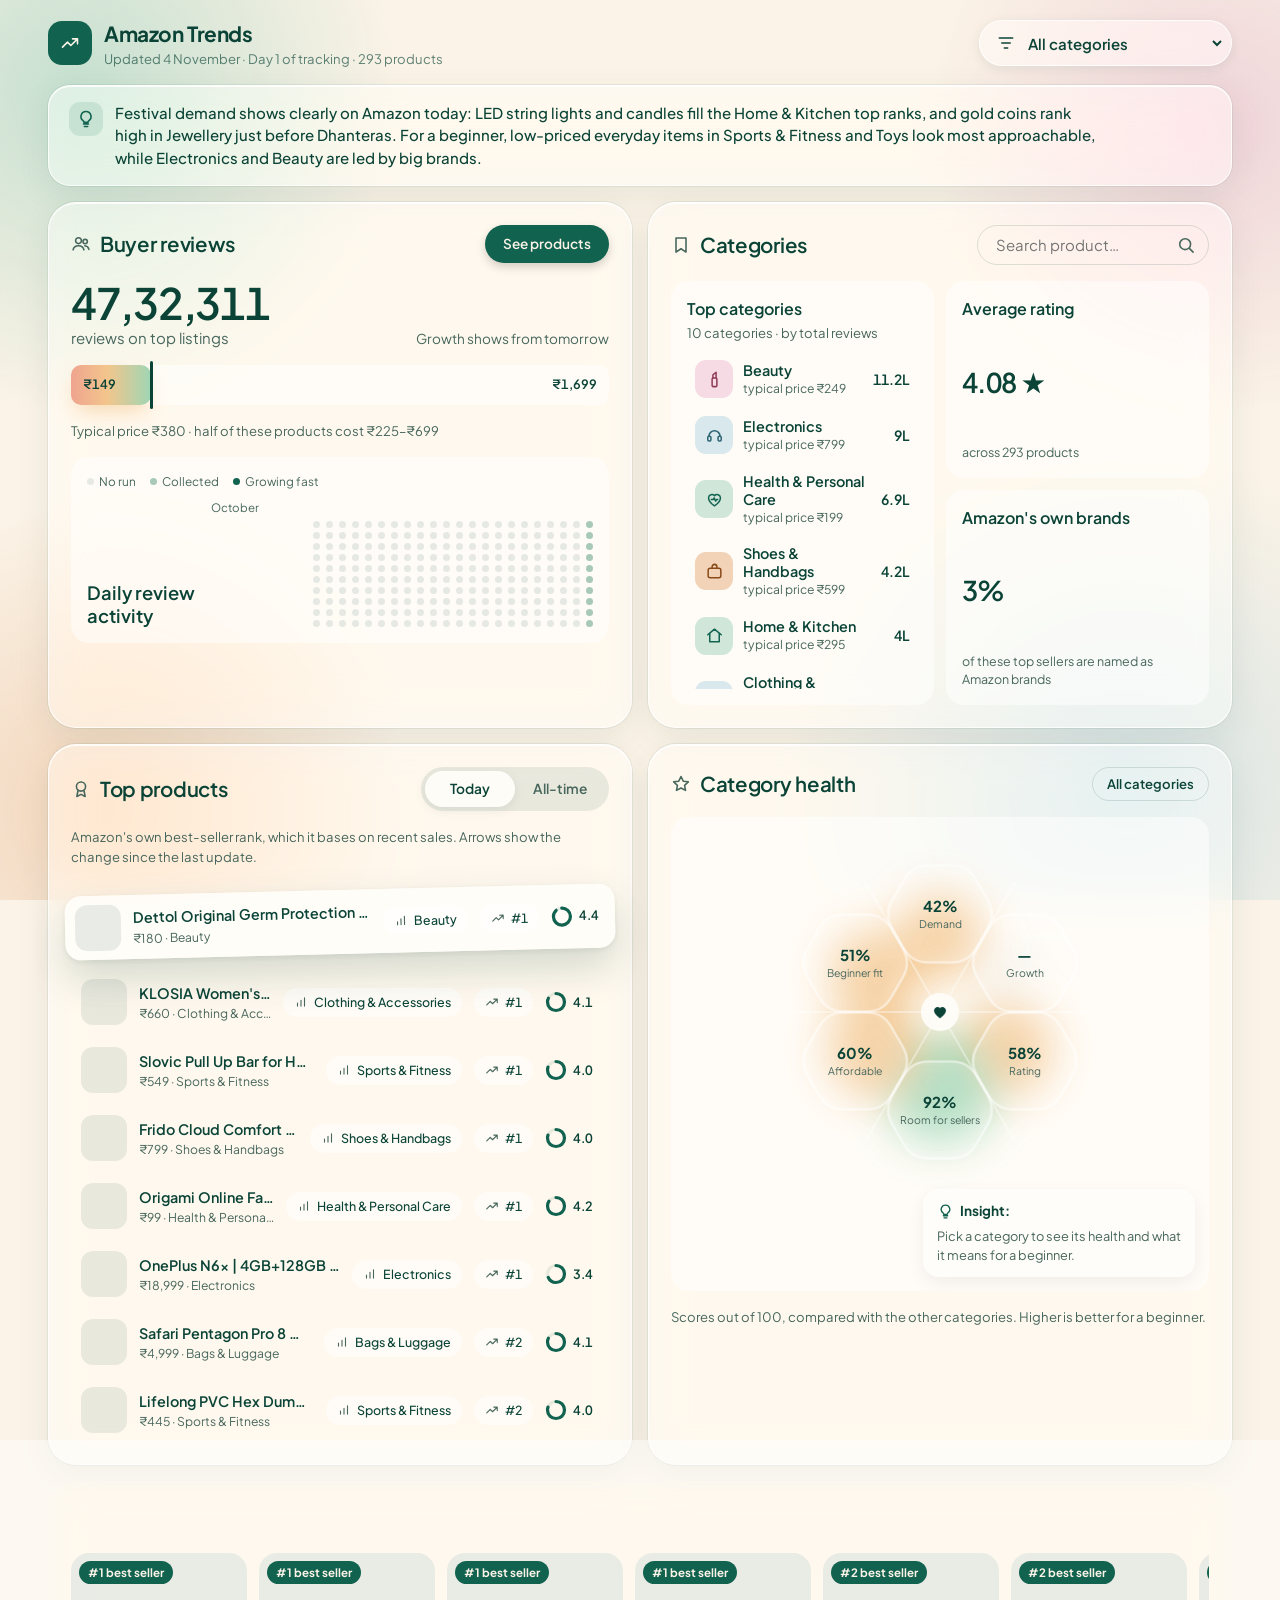
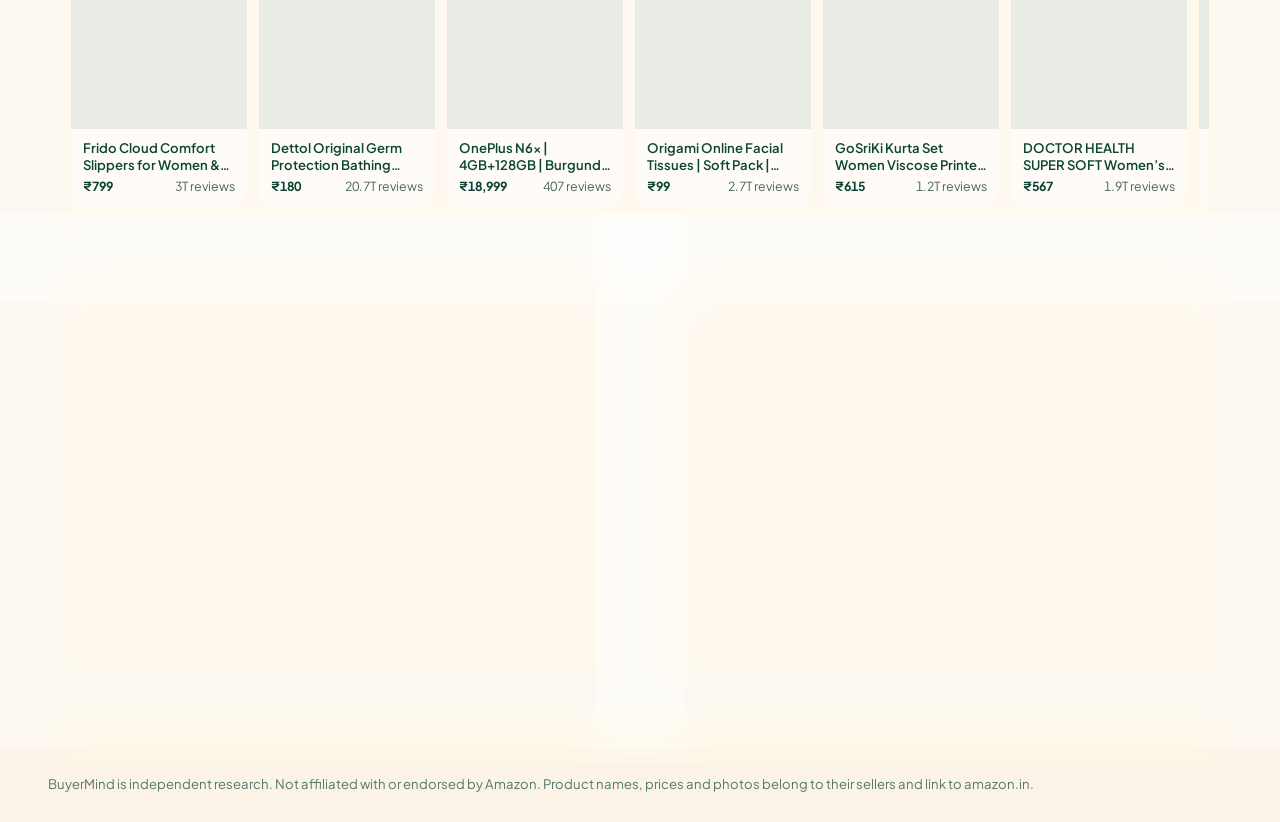
==== amazon.html @ d5f9587d "Add Amazon best-seller report, remove Google Shopping, and link the main button to platforms Co-Auth" ====
<!doctype html>
<html lang="en">
<head>
  <meta charset="utf-8">
  <meta name="viewport" content="width=device-width, initial-scale=1, viewport-fit=cover">
  <title>Amazon Trends | BuyerMind</title>
  <meta name="color-scheme" content="light">
  <meta name="description" content="Daily research on what sells on Amazon India: best-seller ranks, rising products and all-time favourites in 10 departments.">
  <meta name="referrer" content="no-referrer">
  <link rel="preconnect" href="https://fonts.googleapis.com">
  <link rel="preconnect" href="https://fonts.gstatic.com" crossorigin>
  <link rel="stylesheet" href="https://fonts.googleapis.com/css2?family=Plus+Jakarta+Sans:wght@400;500;600;700&display=swap">
  <link rel="stylesheet" href="styles.css?v=17">
</head>
<body>
  <svg width="0" height="0" style="position:absolute" aria-hidden="true">
    <symbol id="i-users" viewBox="0 0 24 24"><circle cx="9" cy="8" r="3.5"/><path d="M2.5 19c.6-3.3 3.3-5 6.5-5s5.9 1.7 6.5 5"/><circle cx="17" cy="9" r="2.6"/><path d="M16.5 14.2c2.6.2 4.4 1.7 5 4.3"/></symbol>
    <symbol id="i-bookmark" viewBox="0 0 24 24"><path d="M6 3.5h12v17l-6-4-6 4z"/></symbol>
    <symbol id="i-award" viewBox="0 0 24 24"><circle cx="12" cy="9" r="5.5"/><path d="M8.5 13.5L7 21l5-2.5 5 2.5-1.5-7.5"/></symbol>
    <symbol id="i-star" viewBox="0 0 24 24"><path d="M12 3l2.7 5.6 6.1.8-4.5 4.2 1.1 6.1L12 16.8 6.6 19.7l1.1-6.1-4.5-4.2 6.1-.8z"/></symbol>
    <symbol id="i-search" viewBox="0 0 24 24"><circle cx="11" cy="11" r="6.5"/><path d="M16 16l4.5 4.5"/></symbol>
    <symbol id="i-filter" viewBox="0 0 24 24"><path d="M4 6h16M7 12h10M10 18h4"/></symbol>
    <symbol id="i-bars" viewBox="0 0 24 24"><path d="M6 19v-5M12 19V9M18 19V5"/></symbol>
    <symbol id="i-tag" viewBox="0 0 24 24"><path d="M3.5 12.5V4h8.5l8.5 8.5-8.5 8.5z"/><circle cx="8" cy="8.5" r="1.4"/></symbol>
    <symbol id="i-up" viewBox="0 0 24 24"><path d="M12 19V6M6 11l6-6 6 6"/></symbol>
    <symbol id="i-down" viewBox="0 0 24 24"><path d="M12 5v13M6 13l6 6 6-6"/></symbol>
    <symbol id="i-heart" viewBox="0 0 24 24"><path d="M12 20s-7.5-4.6-7.5-10.2A4.3 4.3 0 0112 7.3a4.3 4.3 0 017.5 2.5C19.5 15.4 12 20 12 20z"/></symbol>
    <symbol id="i-bulb" viewBox="0 0 24 24"><path d="M9 18h6M10 21h4M12 3a6 6 0 00-3.5 10.9c.6.5 1 1.2 1 2V16h5v-.1c0-.8.4-1.5 1-2A6 6 0 0012 3z"/></symbol>
    <symbol id="i-trend" viewBox="0 0 24 24"><path d="M3 17l6-6 4 4 8-8M15 7h6v6"/></symbol>
    <symbol id="i-check" viewBox="0 0 24 24"><path d="M5 12.5l4.5 4.5L19 7.5"/></symbol>
    <symbol id="i-cal" viewBox="0 0 24 24"><rect x="3.5" y="5" width="17" height="15.5" rx="2.5"/><path d="M3.5 10h17M8 3v4M16 3v4"/></symbol>
    <symbol id="i-ext" viewBox="0 0 24 24"><path d="M14 4h6v6M20 4l-9 9M18 14v5a1.5 1.5 0 01-1.5 1.5h-11A1.5 1.5 0 014 19V7.5A1.5 1.5 0 015.5 6H10"/></symbol>
    <!-- category icons -->
    <symbol id="c-ethnic" viewBox="0 0 24 24"><path d="M9 3h6l1.5 4-2 1.5L17 21H7l2.5-12.5-2-1.5z"/></symbol>
    <symbol id="c-western" viewBox="0 0 24 24"><path d="M8 3l-4 3 2 4 2-1v12h8V9l2 1 2-4-4-3c-.5 1.7-2 2.5-4 2.5S8.5 4.7 8 3z"/></symbol>
    <symbol id="c-mens" viewBox="0 0 24 24"><path d="M9 3l3 3 3-3 5 3-2 4-2-1v12H8V9l-2 1-2-4z"/><path d="M12 6v15"/></symbol>
    <symbol id="c-kids" viewBox="0 0 24 24"><circle cx="12" cy="8" r="4"/><path d="M5 21c.5-4 3.2-6 7-6s6.5 2 7 6"/></symbol>
    <symbol id="c-home" viewBox="0 0 24 24"><path d="M3.5 11L12 4l8.5 7"/><path d="M6 9.5V20h12V9.5"/></symbol>
    <symbol id="c-beauty" viewBox="0 0 24 24"><rect x="9" y="10" width="6" height="11" rx="1.5"/><path d="M10 10V6l4-3v7"/></symbol>
    <symbol id="c-jewel" viewBox="0 0 24 24"><path d="M6 4h12l3 5-9 11L3 9z"/><path d="M3 9h18M9 4l3 5 3-5"/></symbol>
    <symbol id="c-bags" viewBox="0 0 24 24"><rect x="4" y="8" width="16" height="12" rx="2.5"/><path d="M9 8V6a3 3 0 016 0v2"/></symbol>
    <symbol id="c-elec" viewBox="0 0 24 24"><path d="M5 13a7 7 0 0114 0"/><rect x="3.5" y="13" width="4" height="6" rx="1.5"/><rect x="16.5" y="13" width="4" height="6" rx="1.5"/></symbol>
    <symbol id="c-health" viewBox="0 0 24 24"><path d="M12 20s-7.5-4.6-7.5-10.2A4.3 4.3 0 0112 7.3a4.3 4.3 0 017.5 2.5C19.5 15.4 12 20 12 20z"/><path d="M8 12h2.5l1-2 2 4 1-2H16"/></symbol>
  </svg>

  <div class="frame">
    <header class="top">
      <a class="brand" href="./" aria-label="BuyerMind, all marketplaces">
        <span class="brand-mark" aria-hidden="true"><svg class="ic"><use href="#i-trend"/></svg></span>
        <div>
          <h1>Amazon Trends</h1>
          <p class="sub" id="updated">Loading today's data…</p>
        </div>
      </a>
      <label class="select-pill">
        <span class="sr">Category</span>
        <svg class="ic" aria-hidden="true"><use href="#i-filter"/></svg>
        <select id="category"></select>
      </label>
    </header>

    <section class="takeaway" aria-label="Today's takeaway">
      <span class="takeaway-icon" aria-hidden="true"><svg class="ic"><use href="#i-bulb"/></svg></span>
      <p id="takeaway">—</p>
    </section>

    <main class="bento">
      <!-- 1. Demand -->
      <section class="card" id="overview" aria-labelledby="h-demand">
        <div class="card-head">
          <h2 id="h-demand"><svg class="ic" aria-hidden="true"><use href="#i-users"/></svg>Buyer reviews</h2>
          <a class="pill-dark" href="#products">See products</a>
        </div>
        <div class="kpi">
          <div>
            <b class="big" id="k-reviews">—</b>
            <span class="muted" id="k-reviews-sub">reviews on top listings</span>
          </div>
          <p class="delta" id="k-delta">—</p>
        </div>
        <div class="range" aria-label="Price range">
          <div class="range-bar"><i id="range-fill"></i><span class="range-mark" id="range-mark"></span></div>
          <span class="range-lo" id="range-lo">—</span>
          <span class="range-hi" id="range-hi">—</span>
        </div>
        <p class="muted small" id="range-note">—</p>
        <div class="inset activity">
          <div class="legend"><span><i class="d0"></i>No run</span><span><i class="d1"></i>Collected</span><span><i class="d3"></i>Growing fast</span></div>
          <div class="activity-body">
            <h3>Daily review <br>activity</h3>
            <div class="dots-wrap">
              <div class="dots-months" id="dot-months"></div>
              <div class="dots" id="dots" role="img" aria-label="Daily review activity by category"></div>
            </div>
          </div>
        </div>
      </section>

      <!-- 2. Categories -->
      <section class="card" id="categories" aria-labelledby="h-cats">
        <div class="card-head">
          <h2 id="h-cats"><svg class="ic" aria-hidden="true"><use href="#i-bookmark"/></svg>Categories</h2>
          <label class="search">
            <span class="sr">Search products</span>
            <input id="search" type="search" placeholder="Search product…" autocomplete="off">
            <svg class="ic" aria-hidden="true"><use href="#i-search"/></svg>
          </label>
        </div>
        <div class="cat-grid">
          <div class="inset">
            <div class="inset-head">
              <h3>Top categories</h3>
              <span class="muted small" id="cat-count">—</span>
            </div>
            <ol class="cat-list" id="cat-list"></ol>
          </div>
          <div class="tiles">
            <div class="inset tile">
              <h3>Average rating</h3>
              <b class="tile-val" id="t-rating">—</b>
              <span class="tile-note" id="t-rating-note">—</span>
            </div>
            <div class="inset tile">
              <h3>Amazon's own brands</h3>
              <b class="tile-val" id="t-onestar">—</b>
              <span class="tile-note" id="t-onestar-note">—</span>
            </div>
          </div>
        </div>
      </section>

      <!-- 3. Products -->
      <section class="card" id="products" aria-labelledby="h-products">
        <div class="card-head">
          <h2 id="h-products"><svg class="ic" aria-hidden="true"><use href="#i-award"/></svg>Top products</h2>
          <div class="seg" id="seg" data-active="today" role="tablist" aria-label="Time range">
            <span class="seg-thumb" aria-hidden="true"></span>
            <button role="tab" data-tab="today" aria-selected="true">Today</button>
            <button role="tab" data-tab="alltime" aria-selected="false">All-time</button>
          </div>
        </div>
        <p class="muted small" id="list-note">—</p>
        <ol class="plist" id="plist"></ol>
      </section>

      <!-- 4. Health -->
      <section class="card" id="health" aria-labelledby="h-health">
        <div class="card-head">
          <h2 id="h-health"><svg class="ic" aria-hidden="true"><use href="#i-star"/></svg>Category health</h2>
          <span class="pill-soft" id="health-cat">All categories</span>
        </div>
        <div class="health">
          <div class="flower" id="flower" role="img" aria-label="Category health scores"></div>
          <aside class="insight" id="insight">
            <span class="insight-title"><svg class="ic" aria-hidden="true"><use href="#i-bulb"/></svg>Insight:</span>
            <p id="insight-text">—</p>
            <span class="fit" id="insight-fit"></span>
          </aside>
        </div>
        <p class="muted small">Scores out of 100, compared with the other categories. Higher is better for a beginner.</p>
      </section>

      <!-- 5. Trending -->
      <section class="card wide" aria-labelledby="h-trend">
        <div class="card-head">
          <h2 id="h-trend"><svg class="ic" aria-hidden="true"><use href="#i-trend"/></svg>Trending now</h2>
          <span class="muted small">Top-10 products with fewer reviews than most of their department: often newer or fast-rising</span>
        </div>
        <ol class="strip" id="strip"></ol>
      </section>

      <!-- 6. Plan -->
      <section class="card" aria-labelledby="h-short">
        <div class="card-head"><h2 id="h-short"><svg class="ic" aria-hidden="true"><use href="#i-check"/></svg>Beginner shortlist</h2></div>
        <ul class="checks" id="shortlist"></ul>
        <p class="avoid" id="avoid"></p>
      </section>
      <section class="card" aria-labelledby="h-cal">
        <div class="card-head"><h2 id="h-cal"><svg class="ic" aria-hidden="true"><use href="#i-cal"/></svg>Coming up</h2></div>
        <ol class="calendar">
          <li><time>6 Nov</time><span><b>Dhanteras</b>Utensils, pooja items, gifting</span></li>
          <li><time>8 Nov</time><span><b>Diwali</b>Diyas, candles, lights, decor, ethnic wear</span></li>
          <li><time>10–11 Nov</time><span><b>Bhai Dooj</b>Gift sets and hampers</span></li>
          <li><time>13–16 Nov</time><span><b>Chhath Puja</b>Chunri and bandhani sarees, pooja items</span></li>
          <li><time>Late Nov</time><span><b>Weddings &amp; winter</b>Jewellery sets, lehengas, hoodies, thermals</span></li>
        </ol>
      </section>
    </main>

    <footer class="foot">
      <details>
        <summary>How this report works</summary>
        <ul>
          <li>Every day at 9 PM, the first page of Amazon India's public Bestsellers list is read for 10 departments. Nothing behind a login is used. Bill payments and similar services are left out.</li>
          <li>Amazon doesn't publish sales numbers. <b>Today</b> uses Amazon's own best-seller rank, which it says is based on sales. <b>All-time</b> ranks by total reviews.</li>
          <li>Only some buyers leave reviews, so compare products with each other rather than reading the numbers as exact order counts.</li>
        </ul>
      </details>
      <p>BuyerMind is independent research. Not affiliated with or endorsed by Amazon. Product names, prices and photos belong to their sellers and link to amazon.in.</p>
    </footer>
  </div>

  <nav class="dock" aria-label="Sections">
    <a href="#overview" data-dock="overview"><svg class="ic" aria-hidden="true"><use href="#i-users"/></svg>Reviews</a>
    <a href="#categories" data-dock="categories"><svg class="ic" aria-hidden="true"><use href="#i-bookmark"/></svg>Categories</a>
    <a href="#products" data-dock="products"><svg class="ic" aria-hidden="true"><use href="#i-award"/></svg>Products</a>
    <a href="#health" data-dock="health"><svg class="ic" aria-hidden="true"><use href="#i-star"/></svg>Health</a>
  </nav>

  <dialog class="sheet" id="sheet" aria-labelledby="sheet-name">
    <div class="sheet-grip" aria-hidden="true"></div>
    <button class="sheet-close" id="sheet-close" type="button" aria-label="Close product details">✕</button>
    <div id="sheet-body"></div>
  </dialog>

  <script>
    window.BM_PLATFORM = {
      name: 'Amazon', products: 'data/amazon-products.json', analysis: 'data/amazon-analysis.json',
      rankIsSales: true, ownBrands: true,
      categories: ["Clothing & Accessories","Shoes & Handbags","Bags & Luggage","Home & Kitchen","Beauty","Jewellery","Electronics","Health & Personal Care","Toys & Games","Sports & Fitness"],
      styles: {"Clothing & Accessories":["c-western","#d8e8ec","#2c6474"],"Shoes & Handbags":["c-bags","#f3d3b8","#8a4a18"],"Bags & Luggage":["c-bags","#f8e0c8","#94551c"],"Home & Kitchen":["c-home","#cfe6d9","#11624f"],"Beauty":["c-beauty","#f6dbe4","#8f3a58"],"Jewellery":["c-jewel","#f8e0c8","#94551c"],"Electronics":["c-elec","#d8e8ec","#2c6474"],"Health & Personal Care":["c-health","#cfe6d9","#11624f"],"Toys & Games":["c-kids","#f6dbe4","#8f3a58"],"Sports & Fitness":["c-mens","#cfe6d9","#11624f"]},
    };
  </script>
  <script src="app.js?v=17"></script>
</body>
</html>
---- styles.css ----
/* Layout: a two-column bento of frosted-glass cards floating over a soft wallpaper of mint, peach, pink and blue on cream.
   Deep green carries text and actions; a peach→amber→mint "heat" scale shows value. iOS-style motion: sliding segmented
   control, press feedback, a product bottom sheet and a floating dock on phones. One light theme by choice. */
:root {
  --wall-base: #fbf3e7;
  --mint: #bcdccb;
  --peach: #f0cfb2;
  --orange: #e6ae78;
  --blue: #cfe0e3;
  --pink: #e9c6d2;
  --card: rgba(255, 255, 255, .48);
  --card-solid: rgba(255, 253, 249, .92);
  --card-border: rgba(255, 255, 255, .8);
  --card-edge: rgba(11, 68, 55, .07);
  --inset: rgba(255, 255, 255, .5);
  --inset-2: rgba(11, 68, 55, .09);
  --ink: #0b4437;
  --muted: #47665c;
  --line: rgba(11, 68, 55, .14);
  --pill: #11624f;
  --pill-ink: #fbf3e7;
  --accent: #11624f;
  --accent-soft: rgba(188, 220, 203, .7);
  --label: #a9561c;
  --good: #0f6b3e;
  --good-soft: rgba(188, 220, 203, .7);
  --bad: #a93226;
  --bad-soft: rgba(233, 198, 210, .7);
  --amber: #e6ae78;
  --heat-lo: #efa48f;
  --heat-mid: #f3c58c;
  --heat-hi: #9fd6b4;
  --violet: #11624f;
  --glass-blur: blur(22px) saturate(170%);
  --shadow-card: 0 0 0 1px var(--card-edge), 0 10px 34px rgba(11, 68, 55, .08), inset 0 1px 0 rgba(255, 255, 255, .85);
  --shadow-lift: 0 18px 40px rgba(11, 68, 55, .18), 0 2px 6px rgba(11, 68, 55, .08);
  --shadow-soft: 0 3px 12px rgba(11, 68, 55, .09);
  --spring: cubic-bezier(.32, 1.25, .5, 1);
  --r-card: 28px;
  --r-inset: 18px;
  --font: "Plus Jakarta Sans", "Segoe UI", system-ui, -apple-system, sans-serif;
  color-scheme: light;
}

* { box-sizing: border-box; -webkit-tap-highlight-color: transparent; }
[hidden] { display: none !important; }
html { -webkit-text-size-adjust: 100%; scroll-behavior: smooth; scroll-padding-top: 16px; }
body { margin: 0; min-height: 100vh; background: var(--wall-base); color: var(--ink); font: 400 15px/1.5 var(--font); }
/* Wallpaper: soft colour glows the glass cards blur */
body::before {
  content: ""; position: fixed; inset: 0; z-index: -1; pointer-events: none;
  background:
    radial-gradient(36vmax 36vmax at 6% 10%, rgba(188, 220, 203, .85), transparent 70%),
    radial-gradient(32vmax 32vmax at 95% 14%, rgba(233, 198, 210, .7), transparent 70%),
    radial-gradient(38vmax 38vmax at 88% 88%, rgba(207, 224, 227, .85), transparent 70%),
    radial-gradient(34vmax 34vmax at 8% 90%, rgba(240, 207, 178, .85), transparent 70%);
}
.glass, .card, .takeaway, .foot details, .select-pill, .market-card, .step {
  background: var(--card);
  -webkit-backdrop-filter: var(--glass-blur);
  backdrop-filter: var(--glass-blur);
  border: 1px solid var(--card-border);
  box-shadow: var(--shadow-card);
}
h1, h2, h3, p { margin: 0; }
img { max-width: 100%; display: block; }
a { color: inherit; }
button, input, select { font: inherit; color: inherit; }
:focus-visible { outline: 2px solid var(--accent); outline-offset: 2px; }
.sr { position: absolute; width: 1px; height: 1px; overflow: hidden; clip: rect(0 0 0 0); white-space: nowrap; }
.ic { width: 20px; height: 20px; fill: none; stroke: currentColor; stroke-width: 1.9; stroke-linecap: round; stroke-linejoin: round; flex: none; }
.muted { color: var(--muted); }
.small { font-size: .82rem; }

.frame {
  max-width: 76rem; margin: 0 auto;
  padding-block: max(18px, env(safe-area-inset-top, 0px)) 28px;
  padding-left: max(16px, env(safe-area-inset-left, 0px));
  padding-right: max(16px, env(safe-area-inset-right, 0px));
  display: grid; gap: 16px;
}

/* Header */
.top { display: flex; flex-wrap: wrap; align-items: center; justify-content: space-between; gap: 12px; }
.brand { display: flex; align-items: center; gap: 12px; min-width: 0; color: inherit; text-decoration: none; }
.brand-mark { width: 44px; height: 44px; border-radius: 14px; background: var(--pill); color: var(--pill-ink); display: grid; place-items: center; }
.brand h1 { font-size: 1.3rem; font-weight: 700; letter-spacing: -.02em; }
.sub { font-size: .82rem; color: color-mix(in srgb, var(--ink) 65%, transparent); }
.select-pill { display: inline-flex; align-items: center; gap: 8px; background: var(--card); border-radius: 999px; padding: 0 6px 0 16px; min-height: 44px; box-shadow: var(--shadow-soft); cursor: pointer; }
.select-pill select { border: 0; background: transparent; min-height: 44px; padding-right: 10px; font-weight: 600; cursor: pointer; outline: none; }
.select-pill:focus-within { outline: 2px solid var(--ink); outline-offset: 2px; }

.takeaway { display: flex; gap: 12px; align-items: flex-start; background: var(--card); border-radius: 22px; padding: 16px 20px; }
.takeaway-icon { width: 34px; height: 34px; border-radius: 11px; background: var(--accent-soft); color: var(--accent); display: grid; place-items: center; flex: none; }
.takeaway p { max-width: 90ch; font-weight: 500; }

/* Bento */
.bento { display: grid; grid-template-columns: repeat(2, minmax(0, 1fr)); gap: 16px; }
.card { background: var(--card); border-radius: var(--r-card); padding: 22px; display: grid; gap: 16px; align-content: start; min-width: 0; }
.card.wide { grid-column: 1 / -1; }
.card-head { display: flex; flex-wrap: wrap; align-items: center; justify-content: space-between; gap: 10px; }
.card-head h2 { display: flex; align-items: center; gap: 9px; font-size: 1.28rem; font-weight: 600; letter-spacing: -.015em; }
.card-head h2 .ic { color: var(--muted); }
.pill-dark { display: inline-flex; align-items: center; min-height: 38px; padding: 0 18px; border-radius: 999px; background: var(--pill); color: var(--pill-ink); font-size: .85rem; font-weight: 600; text-decoration: none; box-shadow: 0 4px 10px rgba(0, 0, 0, .18); }
.pill-soft { display: inline-flex; align-items: center; min-height: 34px; padding: 0 14px; border-radius: 999px; border: 1px solid var(--line); font-size: .82rem; font-weight: 600; }
.inset { background: var(--inset); border-radius: var(--r-inset); padding: 16px; min-width: 0; }
.inset h3 { font-size: 1rem; font-weight: 600; }
.inset-head { display: grid; gap: 2px; margin-bottom: 10px; }

/* KPI */
.kpi { display: flex; flex-wrap: wrap; align-items: flex-end; justify-content: space-between; gap: 8px 16px; }
.kpi > div { display: grid; }
.big { font-size: clamp(2.1rem, 1.6rem + 1.6vw, 2.7rem); font-weight: 600; letter-spacing: -.03em; line-height: 1.1; font-variant-numeric: tabular-nums; }
.delta { font-size: .85rem; color: var(--muted); }
.delta b { color: var(--good); }

/* Price range bar */
.range { position: relative; display: grid; grid-template-columns: 1fr 1fr; }
.range-bar { grid-column: 1 / -1; position: relative; height: 40px; border-radius: 10px; background: var(--inset); overflow: visible; }
.range-bar i { position: absolute; inset: 0 auto 0 0; border-radius: 10px; background: linear-gradient(90deg, var(--heat-lo), var(--heat-mid) 45%, var(--heat-hi)); box-shadow: 0 10px 22px -6px color-mix(in srgb, var(--heat-mid) 70%, transparent); }
.range-mark { position: absolute; top: -4px; bottom: -4px; width: 3px; border-radius: 2px; background: var(--ink); }
.range-lo, .range-hi { font-size: .8rem; font-weight: 600; margin-top: -30px; padding: 0 12px; pointer-events: none; position: relative; font-variant-numeric: tabular-nums; }
.range-hi { text-align: right; }

/* Activity dots */
.activity { display: grid; gap: 8px; }
.legend { display: flex; gap: 14px; font-size: .74rem; color: var(--muted); }
.legend span { display: inline-flex; align-items: center; gap: 5px; }
.legend i, .dot { width: 7px; height: 7px; border-radius: 50%; display: inline-block; }
.d0 { background: rgba(11, 68, 55, .1); }
.d1 { background: #a9c9b8; }
.d2 { background: #5fa98a; }
.d3 { background: #11624f; }
.activity-body { display: grid; grid-template-columns: minmax(7rem, auto) 1fr; gap: 12px; align-items: end; }
.activity-body h3 { font-size: 1.15rem; line-height: 1.25; }
.dots-wrap { display: grid; gap: 6px; min-width: 0; overflow: hidden; }
.dots-months { position: relative; height: 16px; font-size: .72rem; color: var(--muted); }
.dots-months span { position: absolute; white-space: nowrap; }
.dots { display: grid; grid-auto-flow: column; grid-template-rows: repeat(10, 7px); gap: 4px 6px; justify-content: end; }

/* Category list + tiles */
.search { display: flex; align-items: center; gap: 6px; border: 1px solid var(--line); border-radius: 999px; padding: 0 12px 0 16px; min-height: 40px; color: var(--muted); }
.search input { border: 0; background: transparent; outline: none; width: 11rem; min-width: 0; color: var(--ink); }
.search:focus-within { border-color: var(--ink); }
.cat-grid { display: grid; grid-template-columns: repeat(auto-fit, minmax(min(100%, 15rem), 1fr)); gap: 12px; }
.cat-list { list-style: none; margin: 0; padding: 0; display: grid; gap: 4px; max-height: 21rem; overflow-y: auto; }
.cat-list button { all: unset; box-sizing: border-box; width: 100%; display: grid; grid-template-columns: 38px 1fr auto; gap: 10px; align-items: center; padding: 7px 8px; border-radius: 12px; cursor: pointer; transition: background .15s; }
.cat-list button:hover { background: var(--inset-2); }
.cat-list button:focus-visible { outline: 2px solid var(--ink); }
.cat-list button[aria-pressed="true"] { background: var(--card-solid); box-shadow: var(--shadow-soft), 0 0 0 1px var(--line); }
.cat-icon { width: 38px; height: 38px; border-radius: 11px; display: grid; place-items: center; }
.cat-icon .ic { width: 19px; height: 19px; }
.cat-name { display: grid; min-width: 0; }
.cat-name b { font-weight: 600; font-size: .9rem; line-height: 1.25; }
.cat-name span { font-size: .76rem; color: var(--muted); }
.cat-val { font-weight: 600; font-size: .88rem; font-variant-numeric: tabular-nums; }
.tiles { display: grid; grid-template-columns: repeat(auto-fit, minmax(9rem, 1fr)); gap: 12px; align-content: stretch; }
.tile { display: grid; align-content: space-between; gap: 18px; }
.tile-val { display: flex; align-items: center; gap: 8px; font-size: 1.7rem; font-weight: 600; letter-spacing: -.02em; font-variant-numeric: tabular-nums; }
.arrow { width: 24px; height: 24px; border-radius: 7px; display: grid; place-items: center; color: #fff; }
.arrow .ic { width: 15px; height: 15px; stroke-width: 2.6; }
.arrow.up { background: var(--good); } .arrow.down { background: var(--bad); } .arrow.flat { background: var(--muted); }
.tile-note { font-size: .78rem; color: var(--muted); }
.tile-note.good { color: var(--good); } .tile-note.bad { color: var(--bad); }

/* Segmented control */
.seg { position: relative; display: inline-grid; grid-template-columns: 1fr 1fr; padding: 4px; border-radius: 999px; background: var(--inset-2); }
.seg-thumb { position: absolute; top: 4px; bottom: 4px; left: 4px; width: calc(50% - 4px); border-radius: 999px; background: var(--card-solid); box-shadow: var(--shadow-soft); transition: transform .32s var(--spring); }
.seg[data-active="alltime"] .seg-thumb { transform: translateX(100%); }
.seg button { position: relative; z-index: 1; border: 0; background: transparent; min-height: 36px; padding: 0 18px; transition: color .2s; border-radius: 999px; cursor: pointer; font-size: .86rem; font-weight: 600; color: var(--muted); }
.seg button[aria-selected="true"] { color: var(--ink); }

/* Product list */
.plist { list-style: none; margin: 0; padding: 0; display: grid; gap: 4px; }
.prow { position: relative; }
.prow a { display: grid; grid-template-columns: 46px minmax(0, 1fr) auto auto 54px; gap: 12px; align-items: center; padding: 9px 10px; border-radius: 16px; text-decoration: none; transition: background .15s; }
.prow a:hover { background: var(--inset); }
.prow.lift { margin: 8px -6px 12px; z-index: 1; }
.prow.lift a { background: var(--card-solid); box-shadow: var(--shadow-lift); transform: rotate(-1.4deg); transition: transform .25s ease; }
.prow.lift a:hover { transform: rotate(0deg); background: var(--card-solid); }
.thumb { width: 46px; height: 46px; border-radius: 12px; overflow: hidden; background: var(--inset-2); }
.thumb img { width: 100%; height: 100%; object-fit: cover; }
.pname { display: grid; min-width: 0; }
.pname b { font-weight: 600; font-size: .9rem; white-space: nowrap; overflow: hidden; text-overflow: ellipsis; }
.pname span { font-size: .76rem; color: var(--muted); white-space: nowrap; overflow: hidden; text-overflow: ellipsis; }
.chip { display: inline-flex; align-items: center; gap: 6px; padding: 5px 11px; border-radius: 999px; background: var(--inset); font-size: .78rem; font-weight: 500; white-space: nowrap; font-variant-numeric: tabular-nums; }
.chip .ic { width: 14px; height: 14px; color: var(--muted); }
.chip.good { background: var(--good-soft); color: var(--good); }
.chip.good .ic { color: var(--good); }
.ring { display: flex; align-items: center; gap: 6px; font-size: .8rem; font-weight: 600; font-variant-numeric: tabular-nums; }
.ring svg { width: 22px; height: 22px; transform: rotate(-90deg); }
.ring circle { fill: none; stroke-width: 3.2; }
.ring .track { stroke: var(--inset-2); }
.ring .val { stroke: var(--violet); stroke-linecap: round; }
.empty { padding: 18px; border: 1.5px dashed var(--line); border-radius: 16px; color: var(--muted); }
.empty b { color: var(--ink); display: block; margin-bottom: 2px; }

/* Health flower */
.health { position: relative; display: grid; grid-template-columns: 1fr; min-height: 22rem; background: var(--inset); border-radius: var(--r-inset); padding: 10px; overflow: hidden; }
.flower { display: grid; place-items: center; }
.flower svg { width: 100%; max-width: 25rem; height: auto; overflow: visible; }
.petal-label { font-family: var(--font); fill: var(--ink); text-anchor: middle; }
.petal-label .v { font-size: 15px; font-weight: 700; }
.petal-label .n { font-size: 10.5px; fill: var(--muted); }
.insight { justify-self: end; margin: -8px 4px 4px; width: min(17rem, 100%); background: var(--card-solid); border-radius: 16px; padding: 12px 14px; display: grid; gap: 6px; box-shadow: 0 6px 18px rgba(0, 0, 0, .06); }
.insight-title { display: flex; align-items: center; gap: 6px; font-weight: 700; font-size: .85rem; }
.insight-title .ic { color: var(--accent); width: 17px; height: 17px; }
.insight p { font-size: .8rem; color: var(--muted); line-height: 1.45; }
.fit { width: fit-content; font-size: .74rem; font-weight: 700; padding: 3px 10px; border-radius: 999px; }
.fit.good { background: var(--good-soft); color: var(--good); }
.fit.mid { background: rgba(240, 207, 178, .7); color: #8a4a18; }
.fit.hard { background: var(--bad-soft); color: var(--bad); }

/* Trending strip */
.strip { list-style: none; margin: 0; padding: 2px 2px 8px; display: grid; grid-auto-flow: column; grid-auto-columns: 11rem; gap: 12px; overflow-x: auto; scroll-snap-type: x mandatory; }
.tcard { scroll-snap-align: start; background: var(--inset); border-radius: 18px; overflow: hidden; }
.tcard a { display: grid; text-decoration: none; }
.tcard .tphoto { position: relative; aspect-ratio: 1; background: var(--inset-2); }
.tcard .tphoto img { width: 100%; height: 100%; object-fit: cover; }
.tcard .pos { position: absolute; left: 8px; top: 8px; background: var(--pill); color: var(--pill-ink); font-size: .72rem; font-weight: 700; padding: 3px 9px; border-radius: 999px; }
.tcard .tbody { padding: 10px 12px 12px; display: grid; gap: 4px; }
.tcard .tname { font-size: .82rem; font-weight: 600; line-height: 1.3; display: -webkit-box; -webkit-line-clamp: 2; -webkit-box-orient: vertical; overflow: hidden; min-height: 2.6em; }
.tcard .tmeta { display: flex; justify-content: space-between; font-size: .78rem; color: var(--muted); font-variant-numeric: tabular-nums; }
.tcard .tmeta b { color: var(--ink); }

/* Plan */
.checks { list-style: none; margin: 0; padding: 0; display: grid; gap: 8px; }
.checks li { display: grid; grid-template-columns: 26px 1fr; gap: 10px; align-items: start; background: var(--inset); border-radius: 14px; padding: 10px 12px; font-size: .9rem; }
.checks li::before { content: ""; width: 22px; height: 22px; border-radius: 7px; background: var(--good) url("data:image/svg+xml,%3Csvg xmlns='http://www.w3.org/2000/svg' viewBox='0 0 24 24'%3E%3Cpath d='M6 12.5l4 4L18 8' fill='none' stroke='white' stroke-width='3' stroke-linecap='round' stroke-linejoin='round'/%3E%3C/svg%3E") center/15px no-repeat; }
.avoid { font-size: .84rem; color: var(--muted); }
.calendar { list-style: none; margin: 0; padding: 0; display: grid; gap: 8px; }
.calendar li { display: grid; grid-template-columns: 6rem 1fr; gap: 12px; align-items: center; background: var(--inset); border-radius: 14px; padding: 10px 12px; font-size: .86rem; }
.calendar time { font-weight: 700; font-variant-numeric: tabular-nums; }
.calendar span { display: grid; color: var(--muted); }
.calendar b { color: var(--ink); font-weight: 600; }

/* Footer */
.foot { display: grid; gap: 10px; font-size: .82rem; color: color-mix(in srgb, var(--ink) 70%, transparent); padding-top: 4px; }
.foot details { background: var(--card); border-radius: 20px; padding: 14px 18px; color: var(--ink); }
.foot summary { cursor: pointer; font-weight: 600; min-height: 28px; display: flex; align-items: center; }
.foot ul { margin: 8px 0 0; padding-left: 1.2rem; display: grid; gap: 5px; color: var(--muted); }

.skeleton { background: linear-gradient(90deg, var(--inset), var(--inset-2), var(--inset)); background-size: 200% 100%; animation: shimmer 1.3s linear infinite; border-radius: 14px; min-height: 56px; }
@keyframes shimmer { to { background-position: -200% 0; } }

@media (max-width: 62rem) {
  .bento { grid-template-columns: 1fr; }
  .card.wide { grid-column: auto; }
}
@media (max-width: 40rem) {
  .card { padding: 16px; border-radius: 22px; gap: 14px; }
  .cat-grid { grid-template-columns: 1fr; }
  .tiles { grid-template-columns: 1fr 1fr; }
  .search input { width: 100%; }
  .search { flex: 1 1 100%; }
  .prow a { grid-template-columns: 44px minmax(0, 1fr) auto; row-gap: 6px; }
  .prow .chip.type, .prow .ring { display: none; }
  .activity-body { grid-template-columns: 1fr; }
  .activity-body h3 br { display: none; }
  .health { min-height: 0; padding-bottom: 0; }
  .insight { width: auto; justify-self: stretch; margin: 0 4px 10px; }
  .calendar li { grid-template-columns: 5rem 1fr; }
}
@media (prefers-reduced-motion: reduce) {
  .skeleton { animation: none; }
  .prow.lift a, .prow a, .cat-list button { transition: none; }
}


/* iOS-style interaction */
.prow, .tcard { animation: rise .42s var(--spring) both; animation-delay: calc(var(--i, 0) * 32ms); }
@keyframes rise { from { opacity: 0; transform: translateY(10px); } }
.card { transition: box-shadow .25s ease; }
.pill-dark, .prow a, .tcard, .cat-list button, .seg button, .chip, .select-pill, .dock a, .btn, .market-card { transition: transform .22s var(--spring), background .15s, box-shadow .2s; }
.pill-dark:active, .prow a:active, .tcard:active, .cat-list button:active, .seg button:active, .dock a:active, .btn:active, .market-card:active { transform: scale(.97); }
.prow.lift a:active { transform: rotate(-1.4deg) scale(.98); }
.prow a { cursor: pointer; }
.range-bar i, .range-mark { transition: width .5s var(--spring), left .5s var(--spring); }
.flower svg { animation: bloom .5s var(--spring) both; }
@keyframes bloom { from { opacity: 0; transform: scale(.94); } }
.pill-dark { background: var(--pill); color: var(--pill-ink); }

/* Product bottom sheet */
.sheet { position: fixed; inset: auto 0 0 0; width: min(100%, 30rem); max-height: 88vh; margin: 0 auto; padding: 10px 22px calc(22px + env(safe-area-inset-bottom, 0px)); border: 1px solid var(--card-border); border-bottom: 0; border-radius: 28px 28px 0 0; background: rgba(255, 253, 249, .86); -webkit-backdrop-filter: var(--glass-blur); backdrop-filter: var(--glass-blur); color: var(--ink); box-shadow: 0 -12px 44px rgba(11, 68, 55, .2); overflow-y: auto; }
.sheet[open] { animation: sheet-up .38s var(--spring) both; }
.sheet.closing { animation: sheet-down .2s ease-in both; }
.sheet::backdrop { background: rgba(11, 68, 55, .22); -webkit-backdrop-filter: blur(3px); backdrop-filter: blur(3px); }
@keyframes sheet-up { from { transform: translateY(100%); } }
@keyframes sheet-down { to { transform: translateY(100%); } }
.sheet-grip { width: 38px; height: 5px; margin: 0 auto 12px; border-radius: 3px; background: var(--inset-2); }
.sheet-close { position: absolute; top: 14px; right: 16px; z-index: 2; width: 44px; height: 44px; border: 0; border-radius: 50%; background: var(--card-solid); box-shadow: var(--shadow-soft); cursor: pointer; font-size: .95rem; }
#sheet-body { display: grid; gap: 12px; }
.sheet-photo { aspect-ratio: 4 / 3; border-radius: 20px; overflow: hidden; background: #fff; }
.sheet-photo img { width: 100%; height: 100%; object-fit: contain; }
.sheet-cat { font-size: .82rem; color: var(--muted); }
.sheet h2 { font-size: 1.15rem; font-weight: 600; line-height: 1.3; overflow-wrap: anywhere; }
.sheet-stats { display: grid; grid-template-columns: repeat(3, minmax(0, 1fr)); gap: 8px; }
.sheet-stats div { display: grid; gap: 1px; padding: 10px 12px; border-radius: 14px; background: var(--inset-2); min-width: 0; }
.sheet-stats b { font-weight: 600; font-size: 1rem; font-variant-numeric: tabular-nums; overflow-wrap: anywhere; }
.sheet-stats span { font-size: .72rem; color: var(--muted); }
.sheet-note { font-size: .84rem; color: var(--muted); }
.sheet-link { justify-content: center; gap: 8px; min-height: 48px; text-decoration: none; }
.sheet-link .ic { width: 16px; height: 16px; }

/* Floating dock on phones */
.dock { display: none; }
@media (max-width: 40rem) {
  .frame { padding-bottom: 96px; }
  .dock { position: fixed; z-index: 30; left: 12px; right: 12px; bottom: calc(10px + env(safe-area-inset-bottom, 0px)); display: grid; grid-template-columns: repeat(4, 1fr); gap: 2px; padding: 6px; border-radius: 24px; background: rgba(255, 253, 249, .62); -webkit-backdrop-filter: var(--glass-blur); backdrop-filter: var(--glass-blur); border: 1px solid var(--card-border); box-shadow: var(--shadow-lift); }
  .dock a { display: grid; justify-items: center; gap: 1px; min-height: 48px; padding: 5px 2px; border-radius: 18px; font-size: .68rem; font-weight: 600; color: var(--muted); text-decoration: none; }
  .dock a[aria-current="true"] { background: var(--accent-soft); color: var(--ink); }
  .dock .ic { width: 20px; height: 20px; }
  .sheet { width: 100%; }
}
@media (prefers-reduced-motion: reduce) {
  html { scroll-behavior: auto; }
  .prow, .tcard, .flower svg, .sheet[open], .sheet.closing { animation: none; }
  .seg-thumb, .range-bar i, .range-mark, .pill-dark, .prow a, .tcard, .cat-list button, .seg button, .chip, .select-pill, .dock a, .btn, .market-card { transition: none; }
}

/* Landing page */
.nav { position: sticky; top: 10px; z-index: 20; display: flex; align-items: center; justify-content: space-between; gap: 14px; margin: 10px max(12px, env(safe-area-inset-right, 0px)) 0 max(12px, env(safe-area-inset-left, 0px)); padding: 8px 16px 8px 10px; border-radius: 22px; background: rgba(255, 253, 249, .55); -webkit-backdrop-filter: var(--glass-blur); backdrop-filter: var(--glass-blur); border: 1px solid var(--card-border); box-shadow: var(--shadow-soft); }
.nav .brand-mark { width: 40px; height: 40px; }
.nav .brand { font-weight: 700; font-size: 1.1rem; letter-spacing: -.02em; white-space: nowrap; }
.links { display: flex; gap: 22px; font-size: .92rem; font-weight: 500; }
.links a { text-decoration: none; min-height: 40px; display: inline-flex; align-items: center; }
.links a:hover { text-decoration: underline; text-underline-offset: 4px; }
.wrap { max-width: 76rem; margin-inline: auto; padding-left: max(16px, env(safe-area-inset-left, 0px)); padding-right: max(16px, env(safe-area-inset-right, 0px)); }
.hero { display: grid; justify-items: center; text-align: center; gap: 16px; padding-block: 52px 0; overflow: hidden; }
.eyebrow { color: var(--label); font-weight: 600; font-size: .92rem; }
.hero h1 { font-size: clamp(2.3rem, 1.3rem + 4.4vw, 4.8rem); line-height: 1.08; font-weight: 700; letter-spacing: -.035em; text-wrap: balance; }
.hero-sub { max-width: 40rem; font-size: 1.08rem; }
.btn { display: inline-flex; align-items: center; justify-content: center; min-height: 48px; padding: 0 26px; border-radius: 999px; background: var(--pill); color: var(--pill-ink); font-weight: 600; text-decoration: none; box-shadow: 0 6px 16px rgba(17, 98, 79, .28); }
.collage { position: relative; width: min(100%, 56rem); height: clamp(12rem, 28vw, 20rem); margin-top: 22px; }
.collage div { position: absolute; bottom: 0; border-radius: 24px; overflow: hidden; background: #fff; border: 3px solid rgba(255, 255, 255, .85); box-shadow: var(--shadow-lift); }
.collage img { width: 100%; height: 100%; object-fit: cover; }
.collage div:nth-child(1) { left: 37%; width: 26%; aspect-ratio: 1; bottom: 8%; z-index: 3; }
.collage div:nth-child(2) { left: 16%; width: 20%; aspect-ratio: 1; bottom: 5%; transform: rotate(-6deg); z-index: 2; }
.collage div:nth-child(3) { left: 64%; width: 20%; aspect-ratio: 1; bottom: 5%; transform: rotate(6deg); z-index: 2; }
.collage div:nth-child(4) { left: 1%; width: 14%; aspect-ratio: 1; bottom: 2%; transform: rotate(5deg); }
.collage div:nth-child(5) { left: 85%; width: 14%; aspect-ratio: 1; bottom: 2%; transform: rotate(-5deg); }
.head { display: grid; justify-items: center; text-align: center; gap: 10px; padding-block: 64px 28px; }
.head h2 { font-size: clamp(1.8rem, 1.2rem + 2.4vw, 3rem); font-weight: 700; letter-spacing: -.025em; line-height: 1.15; text-wrap: balance; }
.head-sub { max-width: 42rem; }
.markets { list-style: none; margin: 0; padding: 0; display: grid; grid-template-columns: repeat(2, minmax(0, 1fr)); gap: 16px; }
.market-card { display: grid; gap: 12px; align-content: start; justify-items: start; height: 100%; min-height: 17rem; padding: clamp(22px, 3vw, 34px); border-radius: var(--r-card); color: inherit; text-decoration: none; }
.tint-mint { background: linear-gradient(145deg, rgba(188, 220, 203, .62), rgba(255, 255, 255, .42)); }
.tint-peach { background: linear-gradient(145deg, rgba(240, 207, 178, .62), rgba(255, 255, 255, .42)); }
.tint-blue { background: linear-gradient(145deg, rgba(207, 224, 227, .7), rgba(255, 255, 255, .42)); }
.tint-pink { background: linear-gradient(145deg, rgba(233, 198, 210, .62), rgba(255, 255, 255, .42)); }
a.market-card:hover { box-shadow: var(--shadow-lift); }
.market-card h3 { font-size: clamp(1.7rem, 1.2rem + 1.6vw, 2.5rem); font-weight: 700; letter-spacing: -.025em; line-height: 1.1; }
.market-card p { max-width: 44ch; }
.market-top { font-size: .86rem; padding-top: 10px; border-top: 1px solid var(--line); width: 100%; color: var(--muted); }
.market-card .btn { margin-top: auto; }
.status { font-size: .78rem; font-weight: 600; padding: 4px 12px; border-radius: 999px; background: rgba(255, 255, 255, .55); }
.status.live { background: var(--pill); color: var(--pill-ink); }
.steps { list-style: none; margin: 0; padding: 0; display: grid; grid-template-columns: repeat(3, minmax(0, 1fr)); gap: 16px; }
.step { display: grid; gap: 8px; align-content: start; padding: 24px; border-radius: var(--r-card); }
.step h3 { font-size: 1.25rem; font-weight: 700; letter-spacing: -.015em; }
.note-band { display: grid; justify-items: center; text-align: center; padding-top: 26px; }
.note-band p { max-width: 46rem; }
.note-band b { font-weight: 600; }
.land-foot { padding-block: 44px calc(30px + env(safe-area-inset-bottom, 0px)); text-align: center; font-size: .82rem; color: var(--muted); }
@media (max-width: 62rem) { .links { display: none; } }
@media (max-width: 40rem) {
  .hero { padding-top: 34px; }
  .head { padding-top: 48px; }
  .markets, .steps { grid-template-columns: 1fr; }
  .market-card { min-height: 0; }
  .market-card .btn { margin-top: 4px; width: 100%; }
  .collage div:nth-child(4), .collage div:nth-child(5) { display: none; }
  .collage div:nth-child(1) { left: 31%; width: 38%; }
  .collage div:nth-child(2) { left: 2%; width: 31%; }
  .collage div:nth-child(3) { left: 67%; width: 31%; }
}

/* Landing: about section */
.hero-actions { display: flex; flex-wrap: wrap; justify-content: center; gap: 10px; }
.btn-soft { display: inline-flex; align-items: center; justify-content: center; min-height: 48px; padding: 0 24px; border-radius: 999px; background: rgba(255, 255, 255, .55); border: 1px solid var(--card-border); color: var(--ink); font-weight: 600; text-decoration: none; box-shadow: var(--shadow-soft); transition: transform .22s var(--spring); }
.btn-soft:active { transform: scale(.97); }
.info { display: grid; grid-template-columns: repeat(3, minmax(0, 1fr)); gap: 16px; }
.info-card { display: grid; gap: 12px; align-content: start; padding: clamp(22px, 2.6vw, 30px); border-radius: var(--r-card); background: var(--card); -webkit-backdrop-filter: var(--glass-blur); backdrop-filter: var(--glass-blur); border: 1px solid var(--card-border); box-shadow: var(--shadow-card); }
.info-card h3 { font-size: 1.4rem; font-weight: 700; letter-spacing: -.02em; }
.ticks { list-style: none; margin: 0; padding: 0; display: grid; gap: 9px; }
.ticks li { position: relative; padding-left: 27px; line-height: 1.4; font-size: .94rem; }
.ticks li::before { content: ""; position: absolute; left: 0; top: .12em; width: 18px; height: 18px; border-radius: 50%; background: var(--pill) url("data:image/svg+xml,%3Csvg xmlns='http://www.w3.org/2000/svg' viewBox='0 0 24 24'%3E%3Cpath d='M6 12.5l4 4L18 8' fill='none' stroke='%23fbf3e7' stroke-width='3' stroke-linecap='round' stroke-linejoin='round'/%3E%3C/svg%3E") center/13px no-repeat; }
.ticks b { font-weight: 600; }
@media (max-width: 62rem) { .info { grid-template-columns: 1fr; } }
@media (max-width: 40rem) { .hero-actions { width: 100%; } .hero-actions a { flex: 1 1 100%; } }
@media (prefers-reduced-motion: reduce) { .btn-soft { transition: none; } }
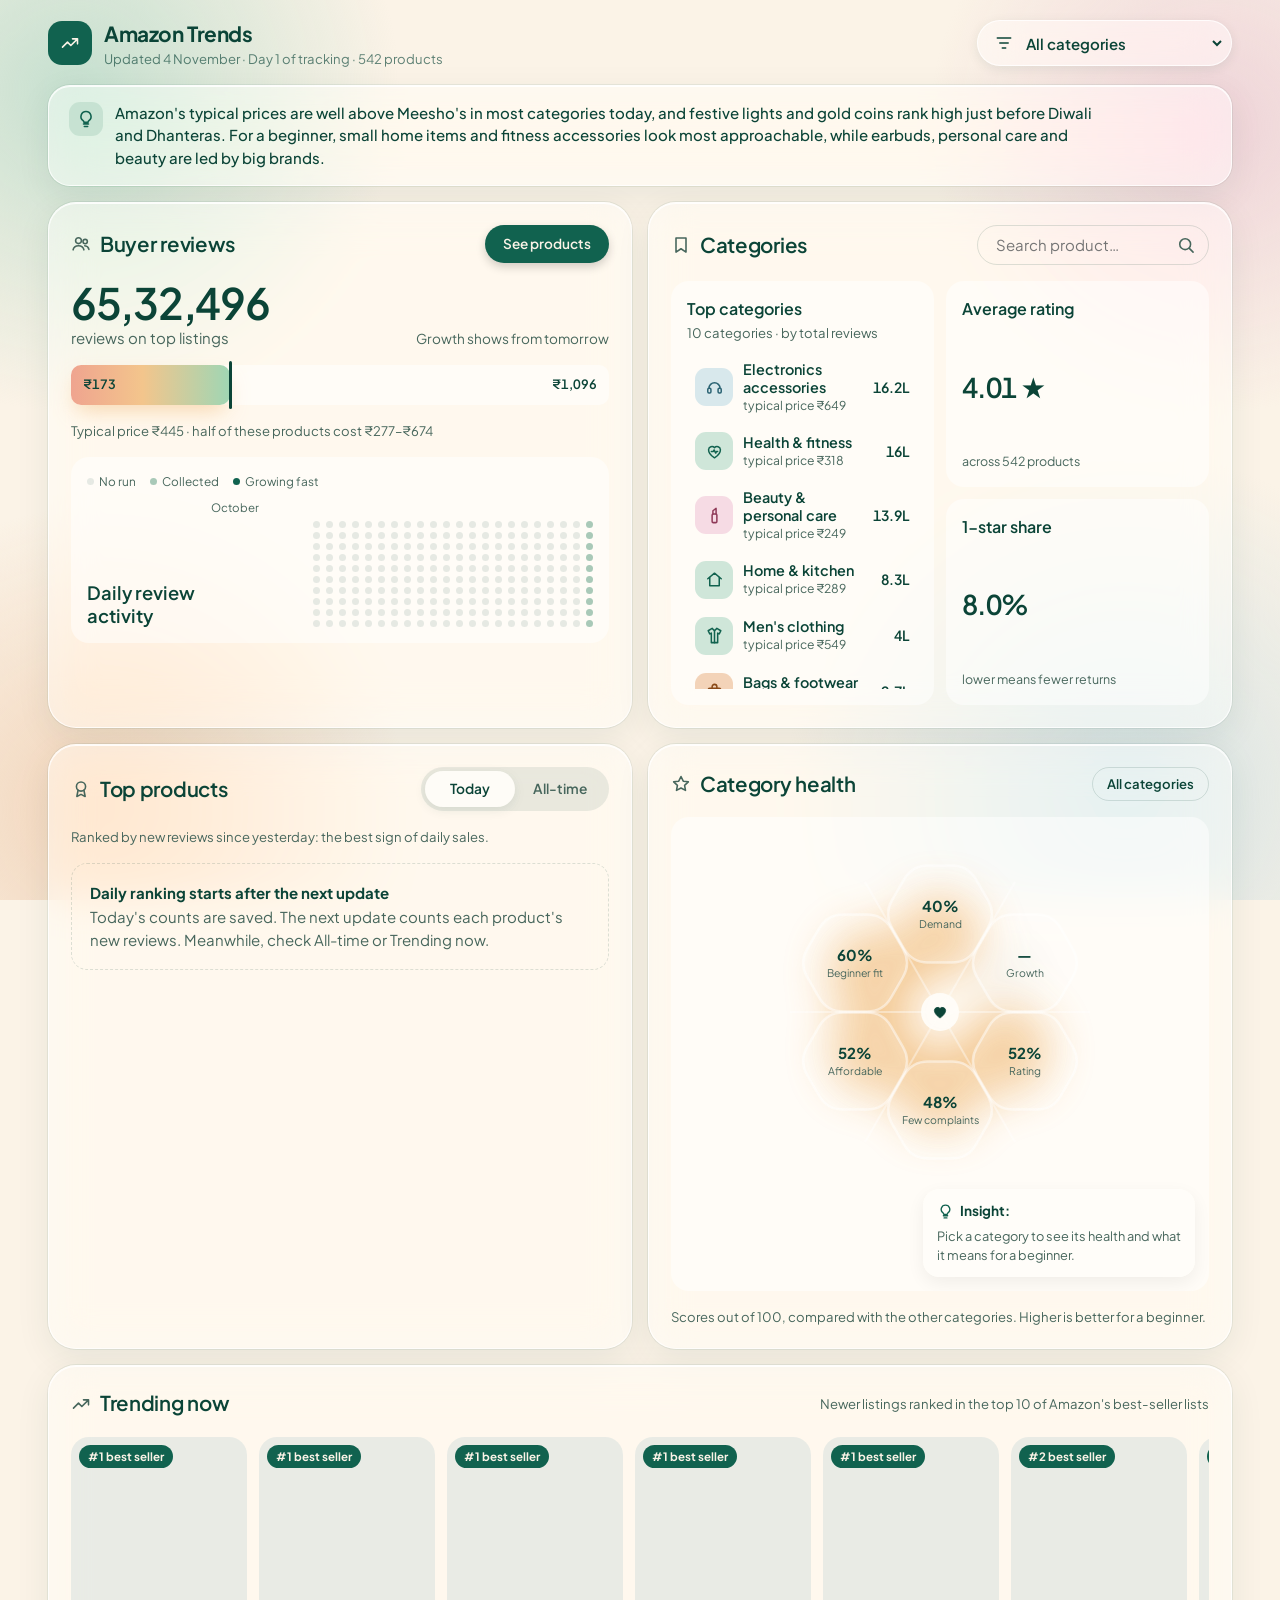
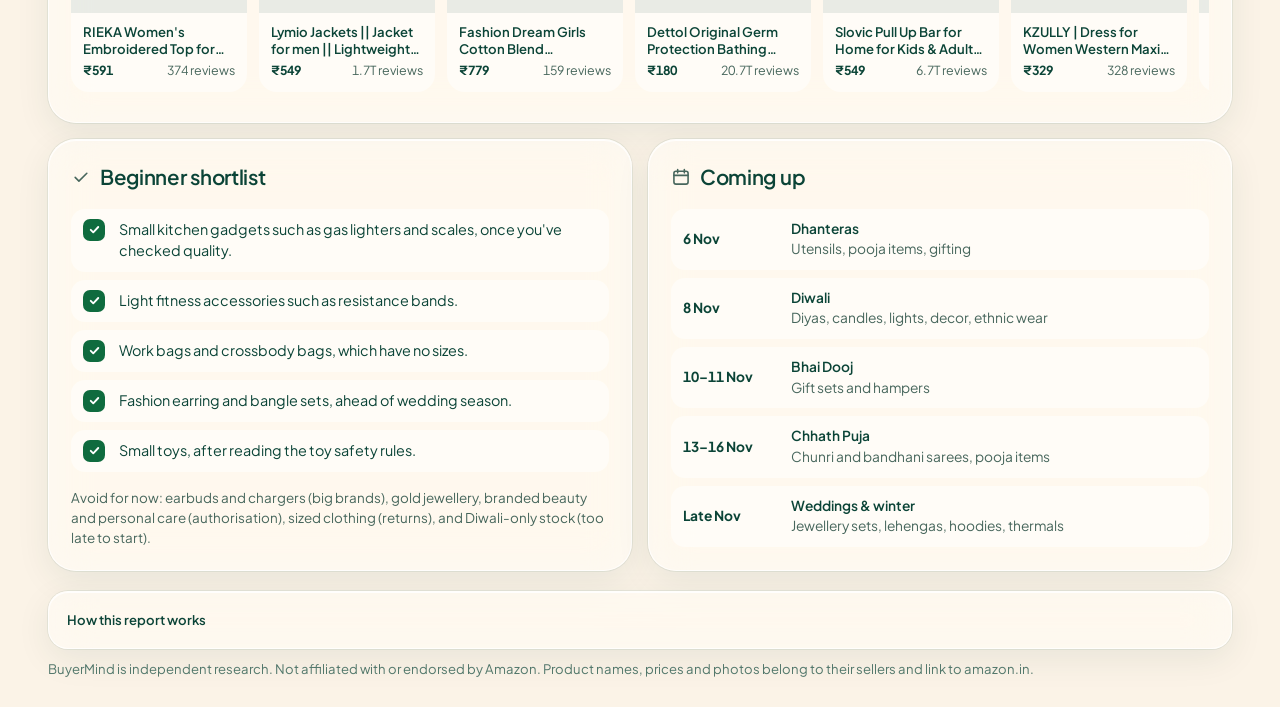
==== commit e4e966c7: "Amazon report: use the same categories and measures as Meesho Co-Authored-By: Claude Opus 5.5 <norep" ====
--- a/amazon.html
+++ b/amazon.html
@@ -5,12 +5,12 @@
   <meta name="viewport" content="width=device-width, initial-scale=1, viewport-fit=cover">
   <title>Amazon Trends | BuyerMind</title>
   <meta name="color-scheme" content="light">
-  <meta name="description" content="Daily research on what sells on Amazon India: best-seller ranks, rising products and all-time favourites in 10 departments.">
+  <meta name="description" content="Daily research on what sells on Amazon India: today's fastest sellers and all-time best sellers in 10 categories.">
   <meta name="referrer" content="no-referrer">
   <link rel="preconnect" href="https://fonts.googleapis.com">
   <link rel="preconnect" href="https://fonts.gstatic.com" crossorigin>
   <link rel="stylesheet" href="https://fonts.googleapis.com/css2?family=Plus+Jakarta+Sans:wght@400;500;600;700&display=swap">
-  <link rel="stylesheet" href="styles.css?v=17">
+  <link rel="stylesheet" href="styles.css?v=19">
 </head>
 <body>
   <svg width="0" height="0" style="position:absolute" aria-hidden="true">
@@ -121,7 +121,7 @@
               <span class="tile-note" id="t-rating-note">—</span>
             </div>
             <div class="inset tile">
-              <h3>Amazon's own brands</h3>
+              <h3>1-star share</h3>
               <b class="tile-val" id="t-onestar">—</b>
               <span class="tile-note" id="t-onestar-note">—</span>
             </div>
@@ -164,7 +164,7 @@
       <section class="card wide" aria-labelledby="h-trend">
         <div class="card-head">
           <h2 id="h-trend"><svg class="ic" aria-hidden="true"><use href="#i-trend"/></svg>Trending now</h2>
-          <span class="muted small">Top-10 products with fewer reviews than most of their department: often newer or fast-rising</span>
+          <span class="muted small">Newer listings ranked in the top 10 of Amazon's best-seller lists</span>
         </div>
         <ol class="strip" id="strip"></ol>
       </section>
@@ -191,8 +191,8 @@
       <details>
         <summary>How this report works</summary>
         <ul>
-          <li>Every day at 9 PM, the first page of Amazon India's public Bestsellers list is read for 10 departments. Nothing behind a login is used. Bill payments and similar services are left out.</li>
-          <li>Amazon doesn't publish sales numbers. <b>Today</b> uses Amazon's own best-seller rank, which it says is based on sales. <b>All-time</b> ranks by total reviews.</li>
+          <li>Every day at 9 PM, the first page of two public Amazon Bestsellers lists per category is read, and the star breakdown of the top 10 products in each. Nothing behind a login is used. Bill payments and similar services are left out.</li>
+          <li>Amazon doesn't publish sales numbers. <b>All-time</b> ranks by total reviews. <b>Today</b> ranks by reviews gained since the previous day, which tracks daily sales.</li>
           <li>Only some buyers leave reviews, so compare products with each other rather than reading the numbers as exact order counts.</li>
         </ul>
       </details>
@@ -216,11 +216,9 @@
   <script>
     window.BM_PLATFORM = {
       name: 'Amazon', products: 'data/amazon-products.json', analysis: 'data/amazon-analysis.json',
-      rankIsSales: true, ownBrands: true,
-      categories: ["Clothing & Accessories","Shoes & Handbags","Bags & Luggage","Home & Kitchen","Beauty","Jewellery","Electronics","Health & Personal Care","Toys & Games","Sports & Fitness"],
-      styles: {"Clothing & Accessories":["c-western","#d8e8ec","#2c6474"],"Shoes & Handbags":["c-bags","#f3d3b8","#8a4a18"],"Bags & Luggage":["c-bags","#f8e0c8","#94551c"],"Home & Kitchen":["c-home","#cfe6d9","#11624f"],"Beauty":["c-beauty","#f6dbe4","#8f3a58"],"Jewellery":["c-jewel","#f8e0c8","#94551c"],"Electronics":["c-elec","#d8e8ec","#2c6474"],"Health & Personal Care":["c-health","#cfe6d9","#11624f"],"Toys & Games":["c-kids","#f6dbe4","#8f3a58"],"Sports & Fitness":["c-mens","#cfe6d9","#11624f"]},
+      rankLabel: 'best-seller rank', rankShort: 'best seller',
     };
   </script>
-  <script src="app.js?v=17"></script>
+  <script src="app.js?v=19"></script>
 </body>
 </html>
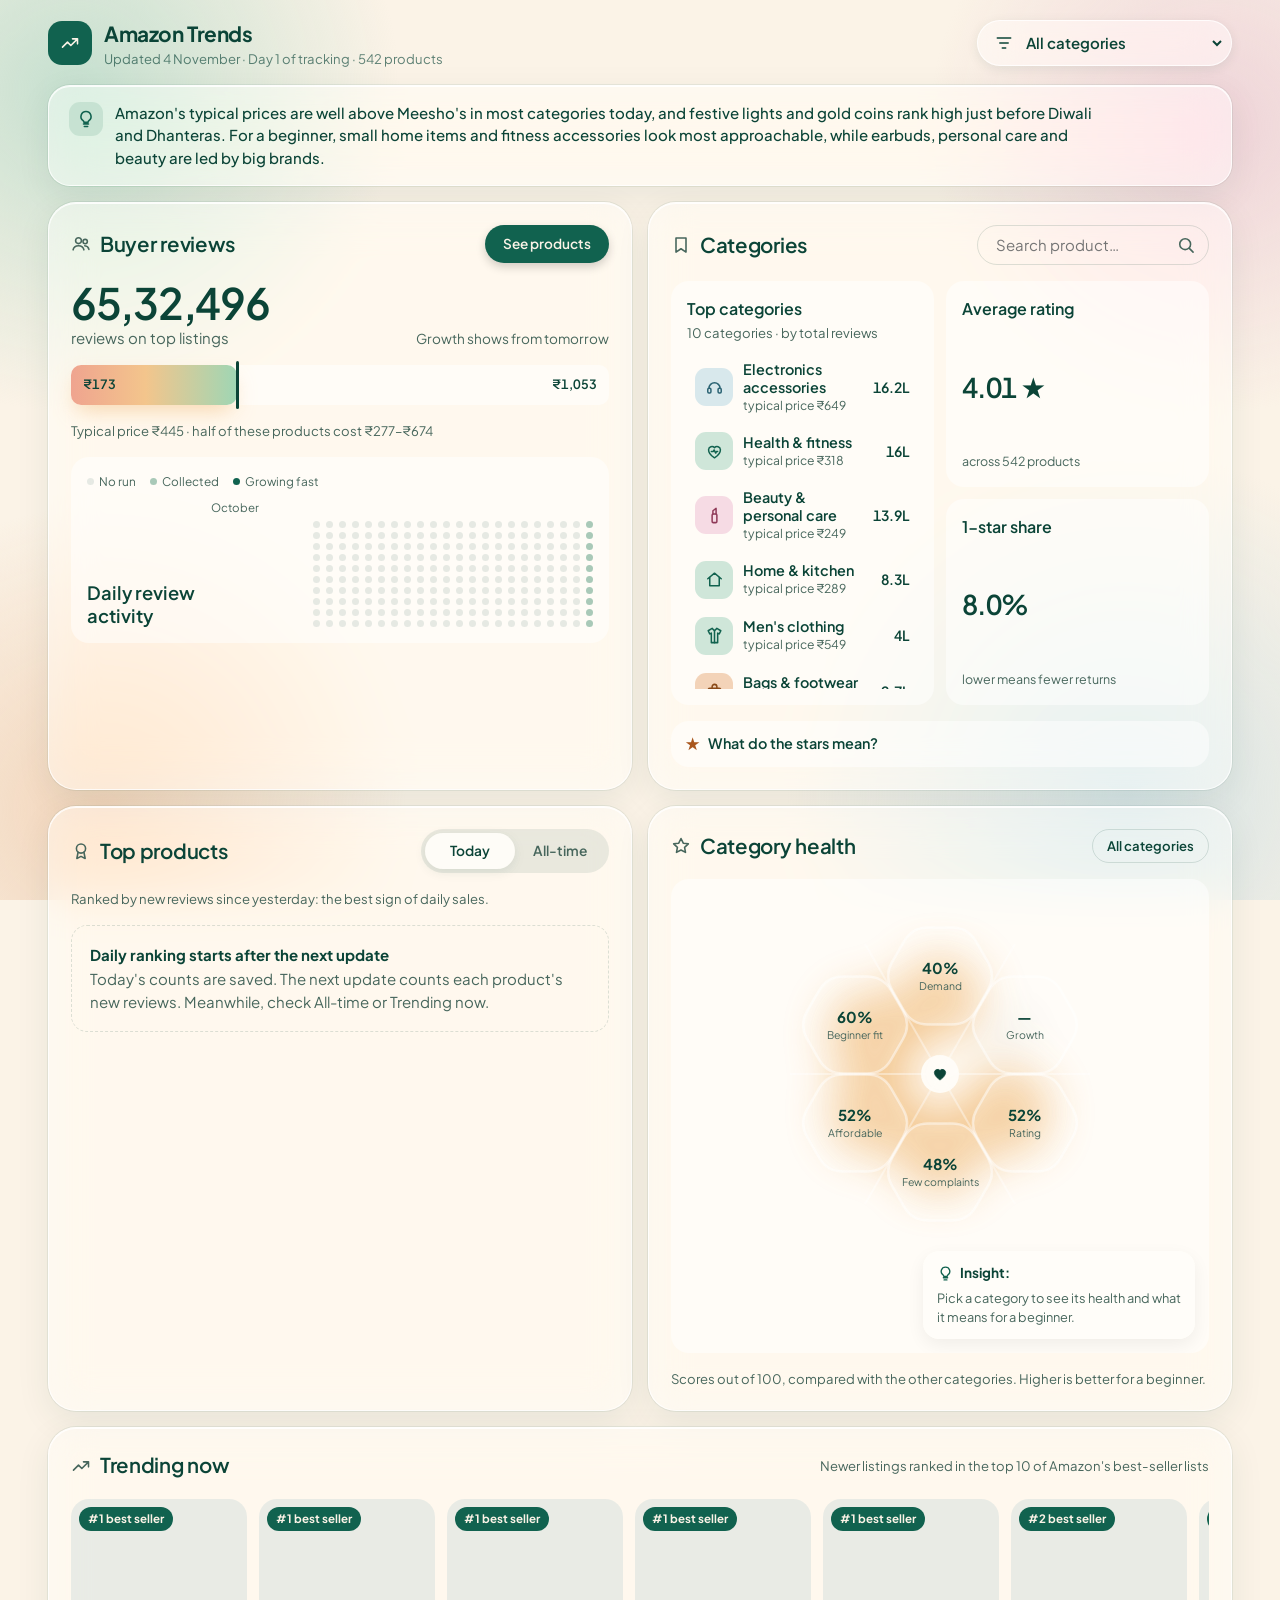
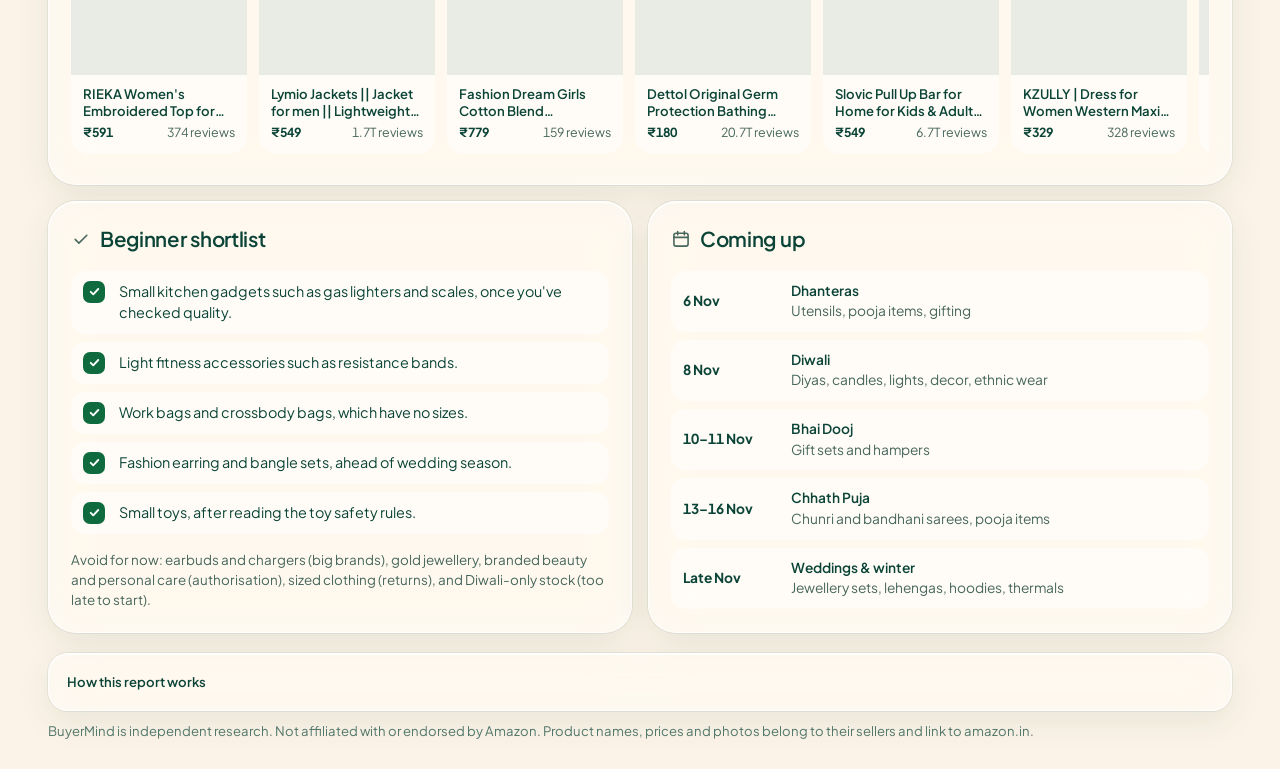
==== commit 0f37f1ae: "Add a short star guide to the reports Co-Authored-By: Claude Opus 5.5 <noreply@anthropic.com>" ====
--- a/amazon.html
+++ b/amazon.html
@@ -10,7 +10,7 @@
   <link rel="preconnect" href="https://fonts.googleapis.com">
   <link rel="preconnect" href="https://fonts.gstatic.com" crossorigin>
   <link rel="stylesheet" href="https://fonts.googleapis.com/css2?family=Plus+Jakarta+Sans:wght@400;500;600;700&display=swap">
-  <link rel="stylesheet" href="styles.css?v=19">
+  <link rel="stylesheet" href="styles.css?v=20">
 </head>
 <body>
   <svg width="0" height="0" style="position:absolute" aria-hidden="true">
@@ -127,6 +127,14 @@
             </div>
           </div>
         </div>
+      <details class="star-guide">
+          <summary><span class="star-mark" aria-hidden="true">★</span>What do the stars mean?</summary>
+          <dl>
+            <div><dt>Rating (4.3 ★)</dt><dd>The average score buyers give, from 1 to 5. As a rough guide, 4.3+ is very good, 3.8–4.2 is okay, and below 3.8 is a warning sign.</dd></div>
+            <div><dt>Reviews (45,401)</dt><dd>How many buyers rated it. More reviews make the rating more reliable and suggest more sales over time.</dd></div>
+            <div><dt>1-star share (8%)</dt><dd>About 8 in every 100 reviews gave the lowest score. Lower is better, because high shares often mean quality problems and returns.</dd></div>
+          </dl>
+        </details>
       </section>
 
       <!-- 3. Products -->
--- a/styles.css
+++ b/styles.css
@@ -389,3 +389,11 @@
 @media (max-width: 62rem) { .info { grid-template-columns: 1fr; } }
 @media (max-width: 40rem) { .hero-actions { width: 100%; } .hero-actions a { flex: 1 1 100%; } }
 @media (prefers-reduced-motion: reduce) { .btn-soft { transition: none; } }
+
+/* Star guide */
+.star-guide { border-radius: var(--r-inset); background: var(--inset); }
+.star-guide summary { display: flex; align-items: center; gap: 8px; min-height: 46px; padding: 6px 14px; font-weight: 600; font-size: .9rem; cursor: pointer; border-radius: var(--r-inset); }
+.star-mark { color: var(--label); font-size: 1.05rem; line-height: 1; }
+.star-guide dl { display: grid; grid-template-columns: repeat(auto-fit, minmax(min(100%, 12rem), 1fr)); gap: 12px; margin: 0; padding: 2px 14px 14px; }
+.star-guide dt { font-weight: 600; font-size: .85rem; margin-bottom: 2px; font-variant-numeric: tabular-nums; }
+.star-guide dd { margin: 0; font-size: .82rem; line-height: 1.45; color: var(--muted); }
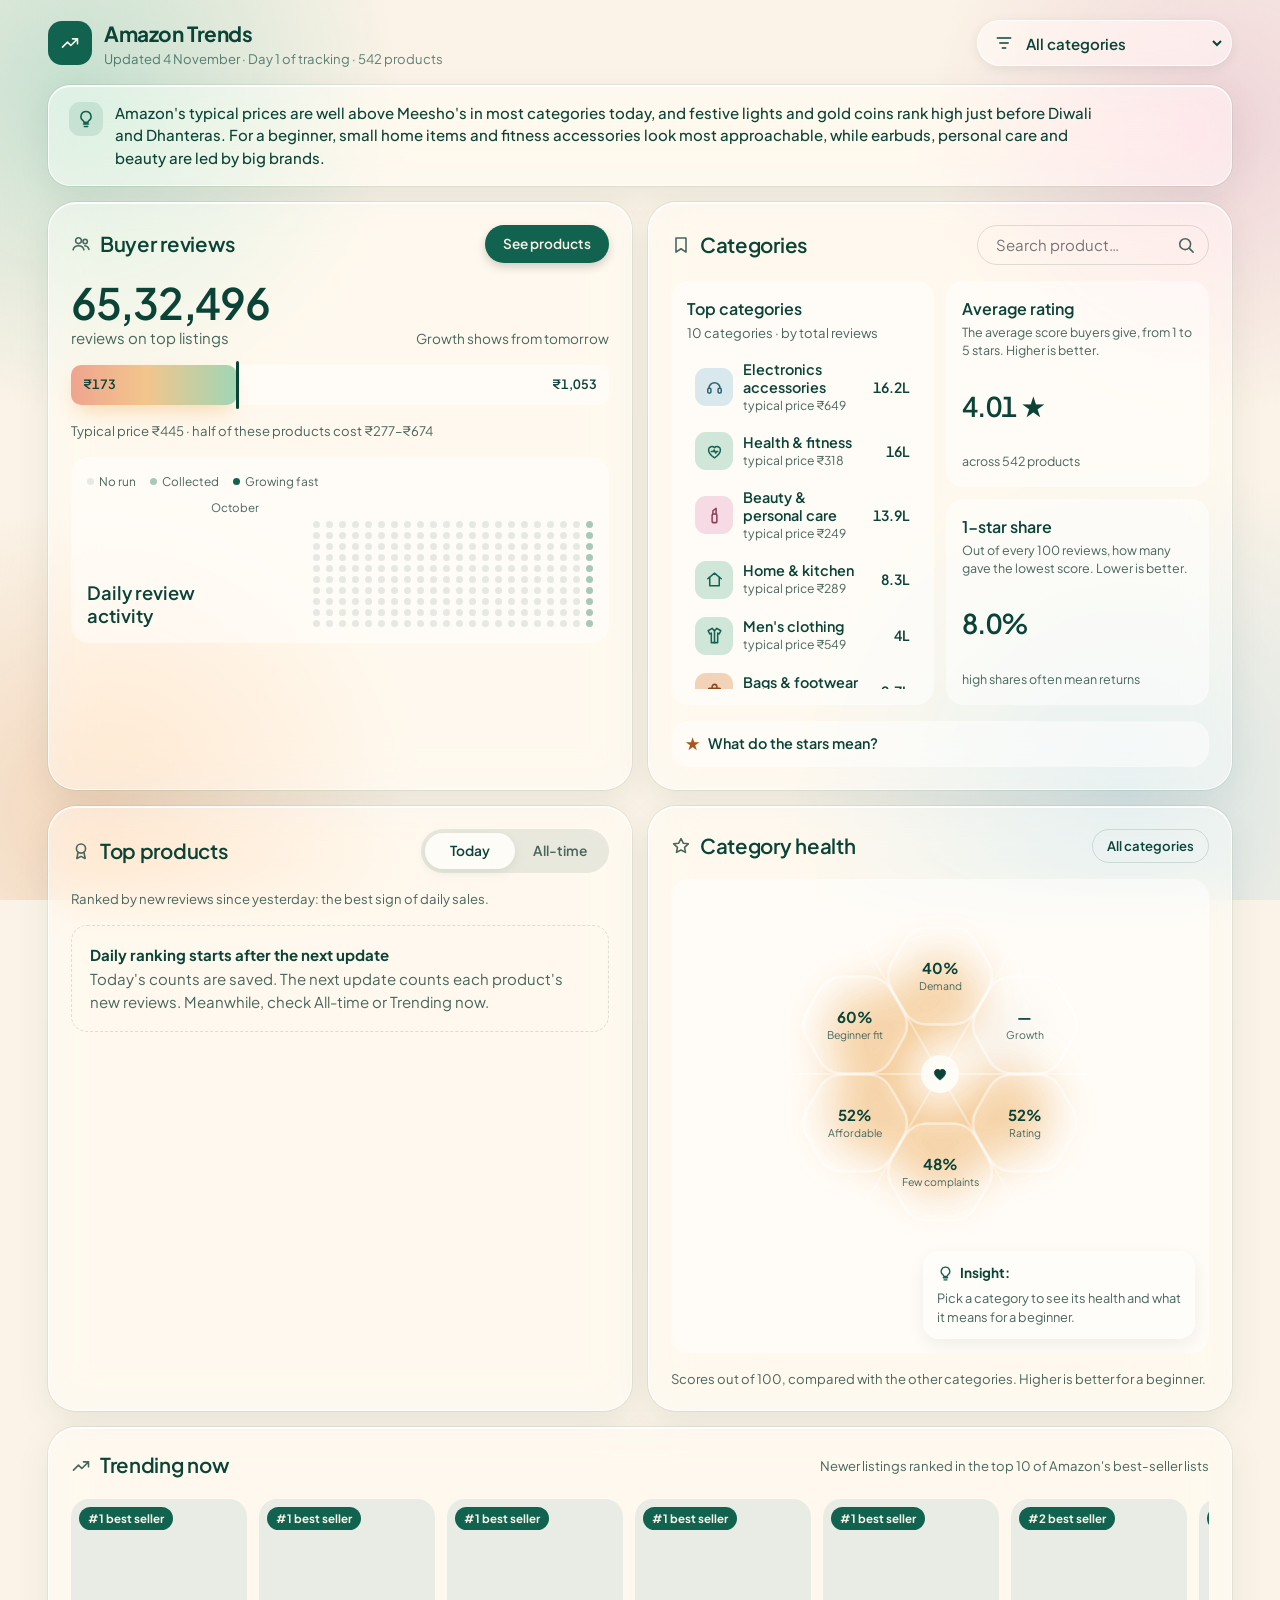
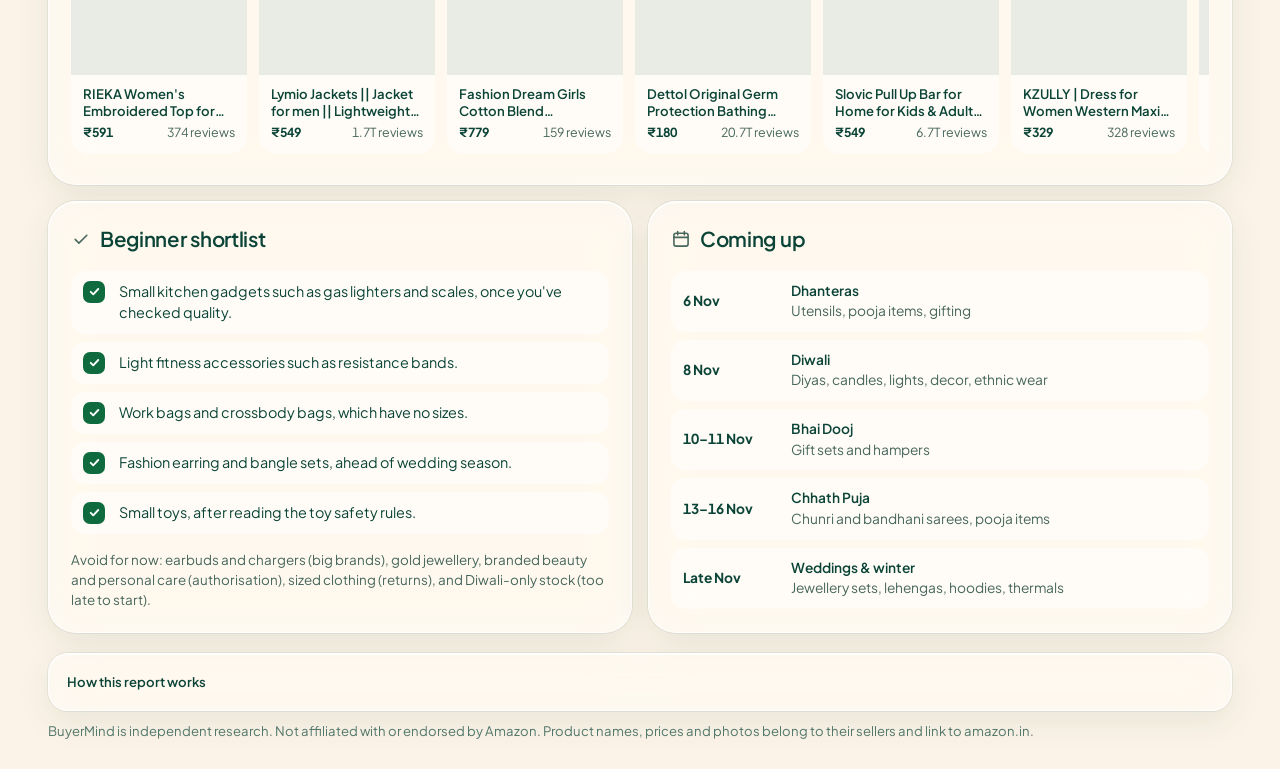
==== commit 1847e02a: "Explain average rating and 1-star share inside the tiles Co-Authored-By: Claude Opus 5.5 <noreply@an" ====
--- a/amazon.html
+++ b/amazon.html
@@ -10,7 +10,7 @@
   <link rel="preconnect" href="https://fonts.googleapis.com">
   <link rel="preconnect" href="https://fonts.gstatic.com" crossorigin>
   <link rel="stylesheet" href="https://fonts.googleapis.com/css2?family=Plus+Jakarta+Sans:wght@400;500;600;700&display=swap">
-  <link rel="stylesheet" href="styles.css?v=20">
+  <link rel="stylesheet" href="styles.css?v=21">
 </head>
 <body>
   <svg width="0" height="0" style="position:absolute" aria-hidden="true">
@@ -116,12 +116,12 @@
           </div>
           <div class="tiles">
             <div class="inset tile">
-              <h3>Average rating</h3>
+              <div class="tile-head"><h3>Average rating</h3><p class="tile-help">The average score buyers give, from 1 to 5 stars. Higher is better.</p></div>
               <b class="tile-val" id="t-rating">—</b>
               <span class="tile-note" id="t-rating-note">—</span>
             </div>
             <div class="inset tile">
-              <h3>1-star share</h3>
+              <div class="tile-head"><h3>1-star share</h3><p class="tile-help">Out of every 100 reviews, how many gave the lowest score. Lower is better.</p></div>
               <b class="tile-val" id="t-onestar">—</b>
               <span class="tile-note" id="t-onestar-note">—</span>
             </div>
@@ -227,6 +227,6 @@
       rankLabel: 'best-seller rank', rankShort: 'best seller',
     };
   </script>
-  <script src="app.js?v=19"></script>
+  <script src="app.js?v=21"></script>
 </body>
 </html>
--- a/styles.css
+++ b/styles.css
@@ -397,3 +397,7 @@
 .star-guide dl { display: grid; grid-template-columns: repeat(auto-fit, minmax(min(100%, 12rem), 1fr)); gap: 12px; margin: 0; padding: 2px 14px 14px; }
 .star-guide dt { font-weight: 600; font-size: .85rem; margin-bottom: 2px; font-variant-numeric: tabular-nums; }
 .star-guide dd { margin: 0; font-size: .82rem; line-height: 1.45; color: var(--muted); }
+
+/* Plain-language help inside tiles */
+.tile-head { display: grid; gap: 3px; }
+.tile-help { font-size: .78rem; line-height: 1.4; color: var(--muted); }
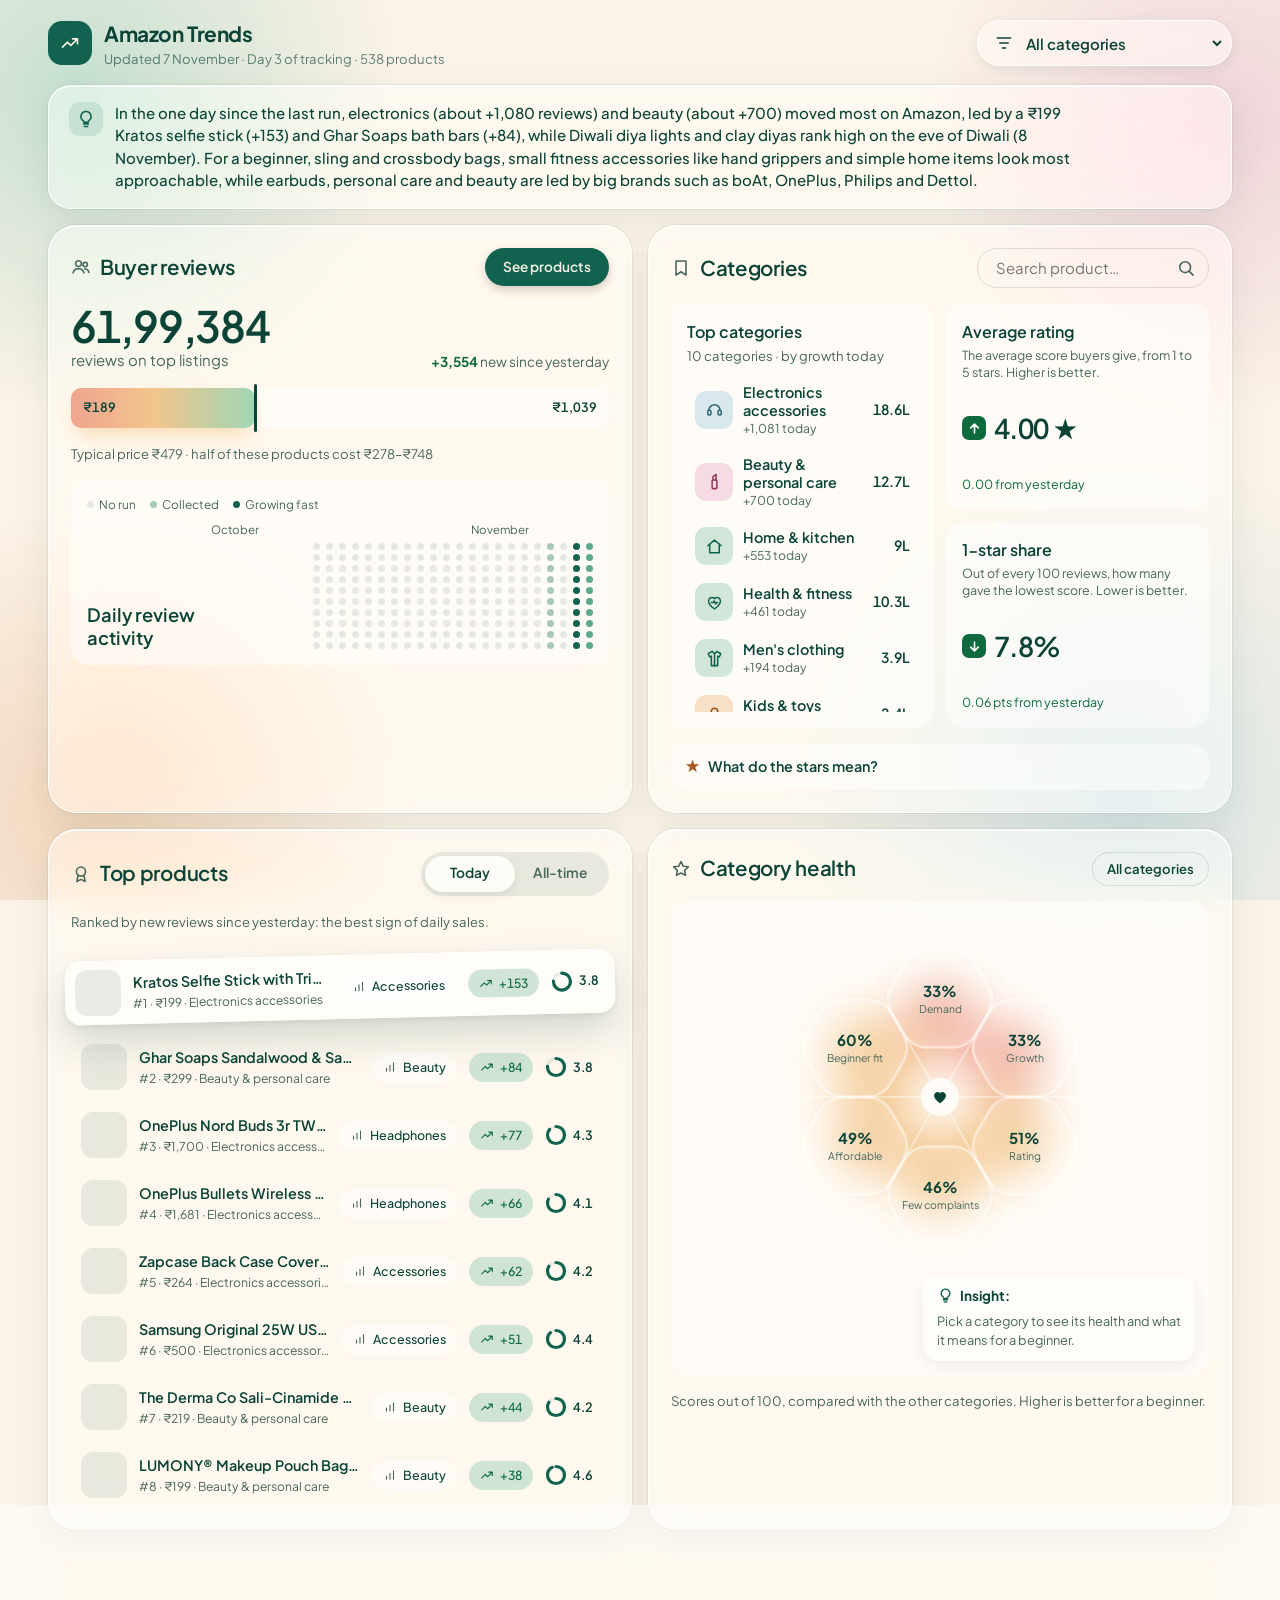
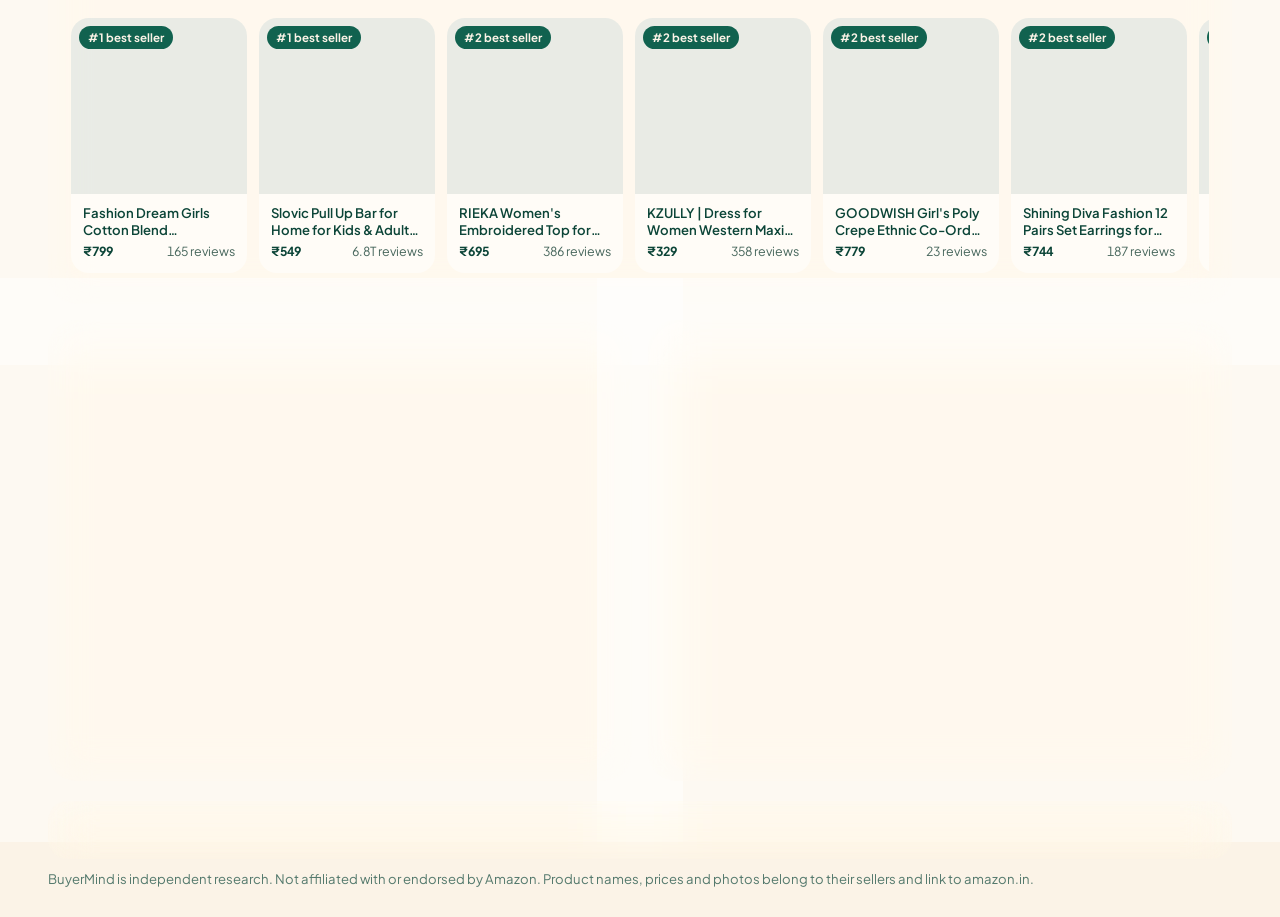
==== commit bd5baaf5: "Track wall shelves as their own Meesho category Co-Authored-By: Claude Opus 5.5 <noreply@anthropic.c" ====
--- a/amazon.html
+++ b/amazon.html
@@ -225,8 +225,9 @@
     window.BM_PLATFORM = {
       name: 'Amazon', products: 'data/amazon-products.json', analysis: 'data/amazon-analysis.json',
       rankLabel: 'best-seller rank', rankShort: 'best seller',
+      categories: ["Women's ethnic", "Women's western", "Men's clothing", 'Kids & toys', 'Home & kitchen', 'Beauty & personal care', 'Jewellery', 'Bags & footwear', 'Electronics accessories', 'Health & fitness'],
     };
   </script>
-  <script src="app.js?v=21"></script>
+  <script src="app.js?v=22"></script>
 </body>
 </html>
